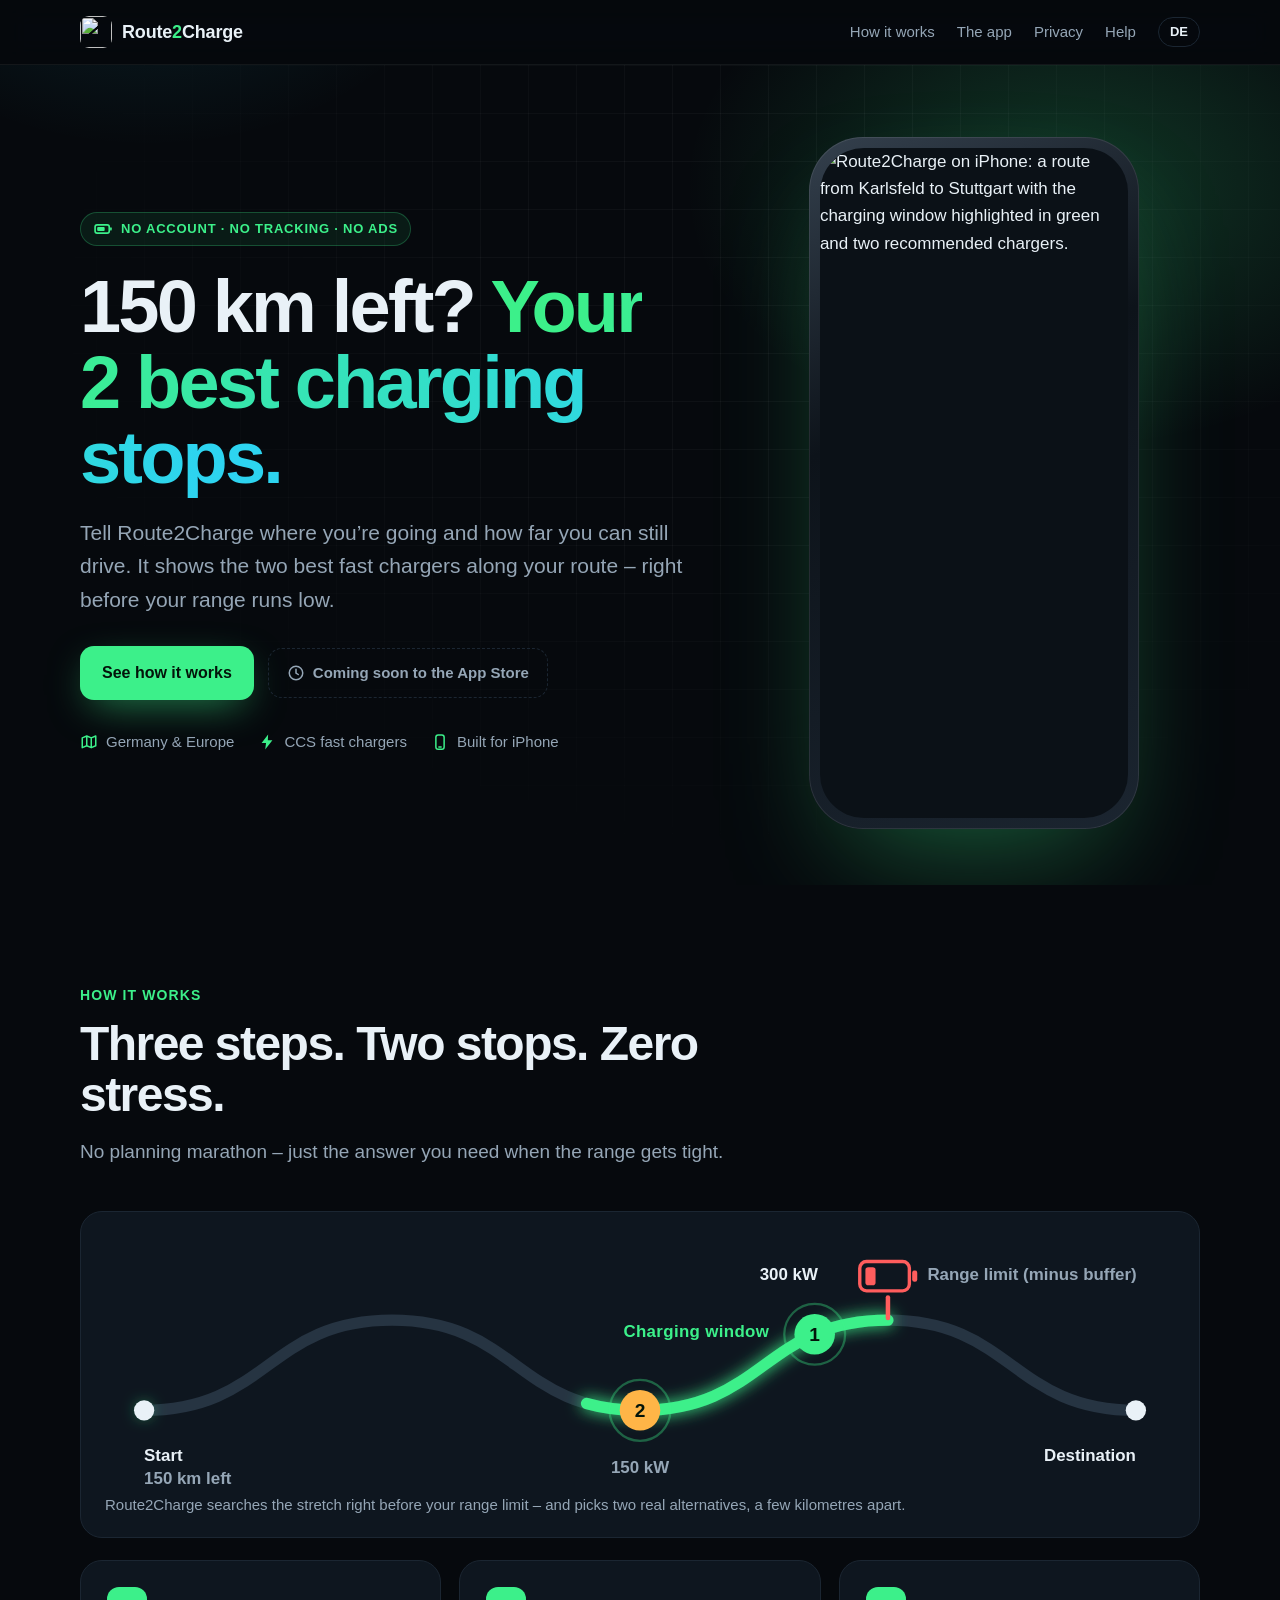
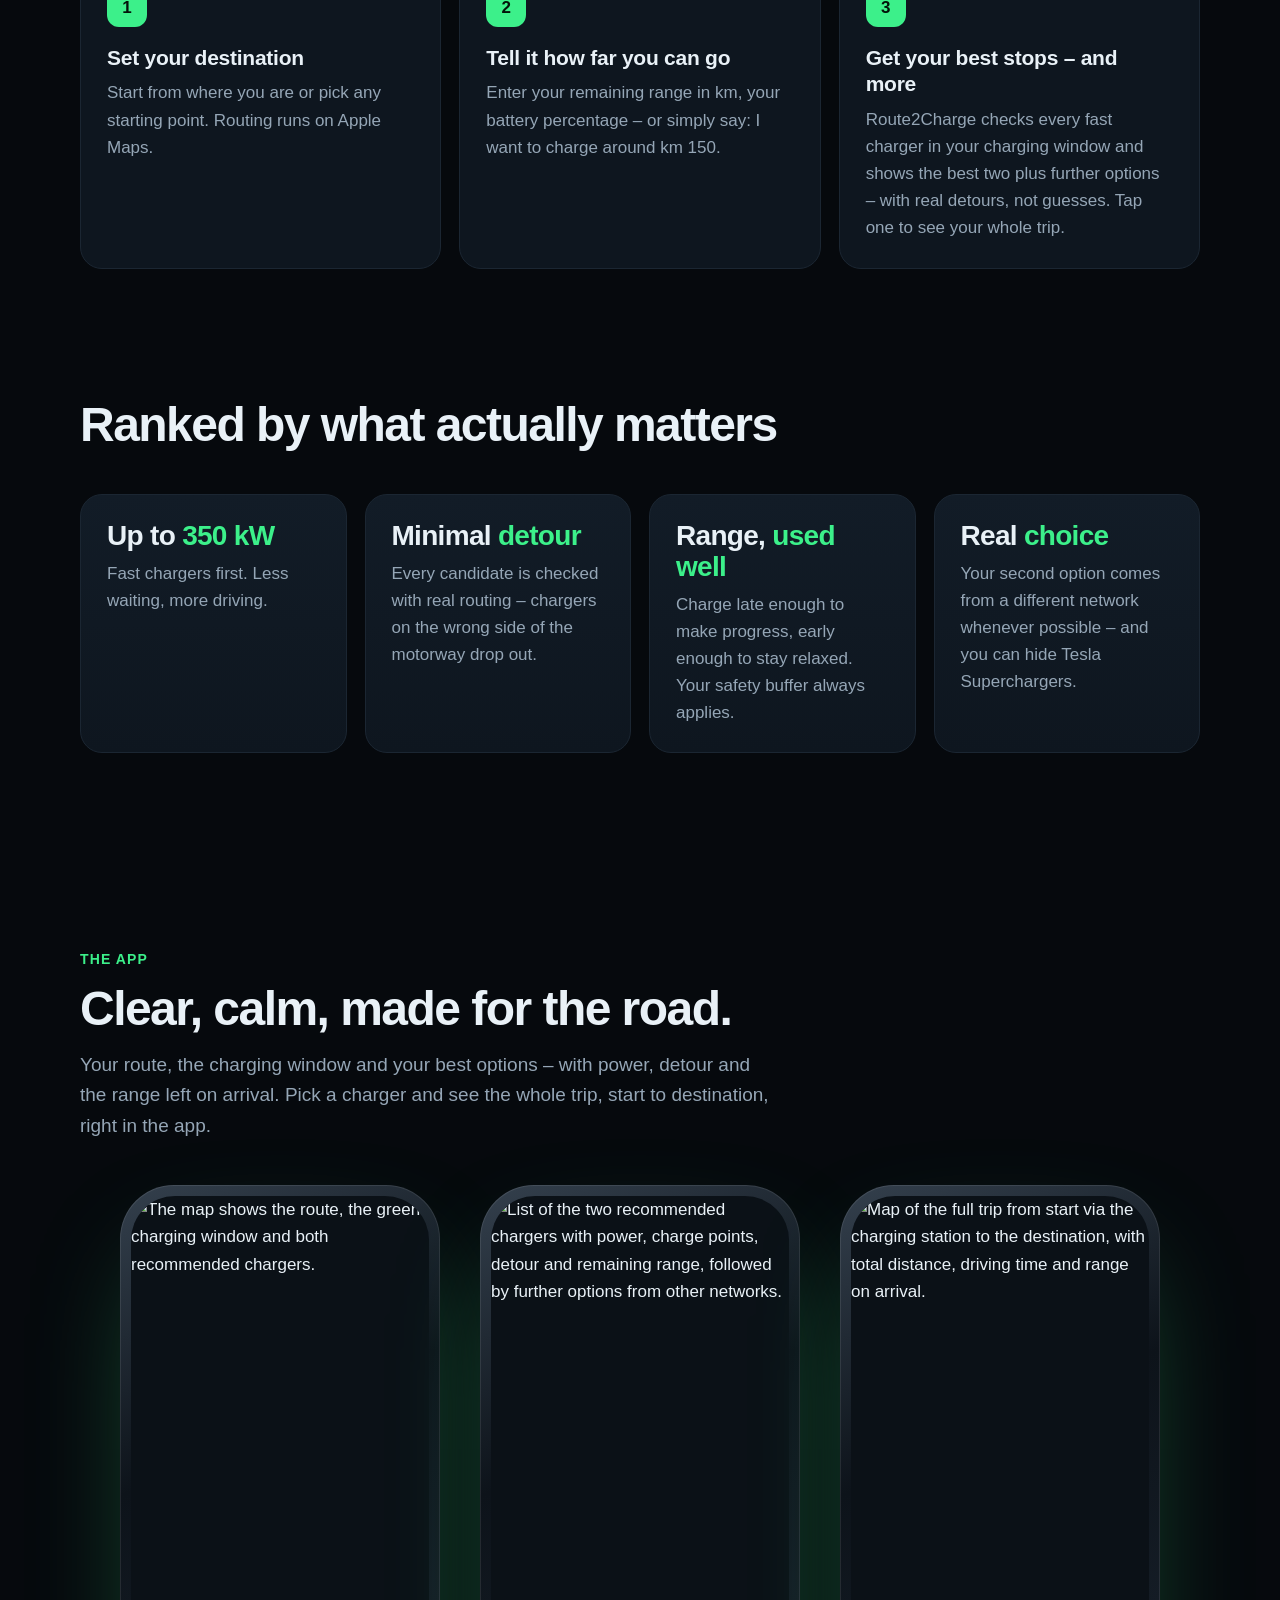
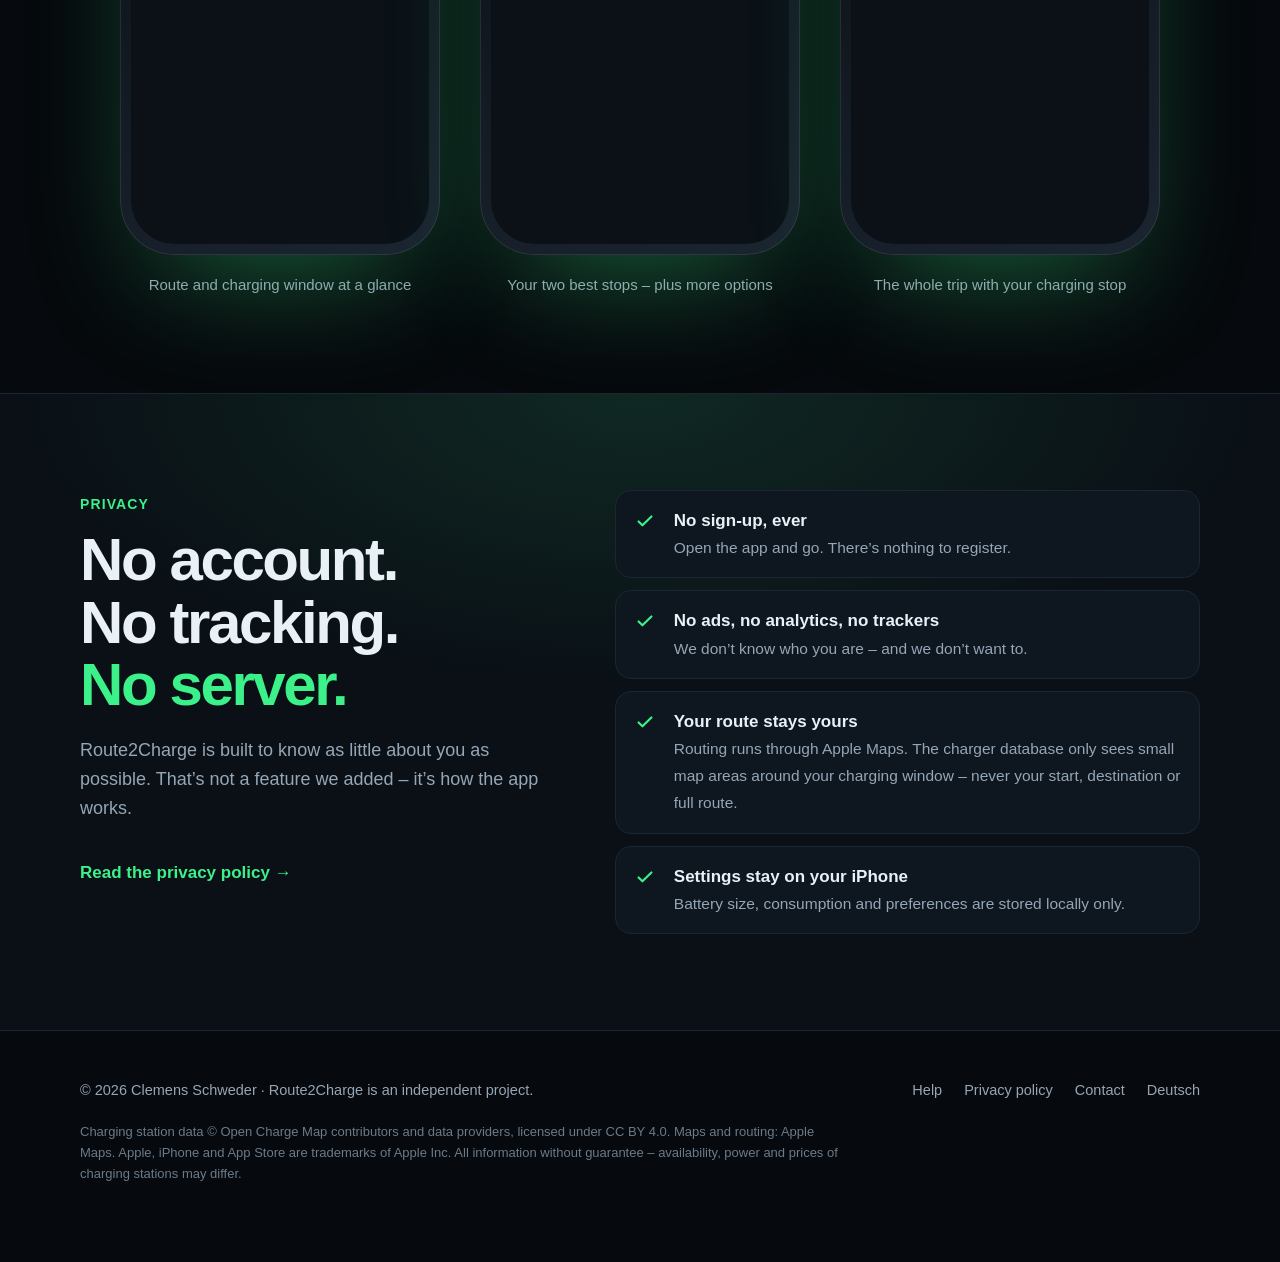
==== index.html @ 34d89327 "Website: Hilfe- und Feedback-Seite (EN/DE) mit FAQ, Kontakt per E-Mail Co-Authored-By: Claude Opus 5" ====
<!doctype html>
<html lang="en">
<head>
<meta charset="utf-8">
<meta name="viewport" content="width=device-width, initial-scale=1, viewport-fit=cover">
<meta http-equiv="Content-Security-Policy" content="default-src 'self'; img-src 'self' data:; style-src 'self'; script-src 'none'; object-src 'none'; base-uri 'none'; form-action 'none'">
<meta name="referrer" content="no-referrer">
<title>Route2Charge – your 2 best charging stops</title>
<meta name="description" content="150 km left? Route2Charge shows the two best fast chargers along your route – right before your range runs low. No account, no tracking, no ads.">
<meta name="theme-color" content="#06090d">
<meta name="color-scheme" content="dark">
<link rel="canonical" href="https://route2charge.github.io/">
<link rel="alternate" hreflang="en" href="https://route2charge.github.io/">
<link rel="alternate" hreflang="de" href="https://route2charge.github.io/de/">
<link rel="alternate" hreflang="x-default" href="https://route2charge.github.io/">
<link rel="icon" href="assets/icon.svg" type="image/svg+xml">
<link rel="apple-touch-icon" href="assets/apple-touch-icon.png">
<link rel="stylesheet" href="assets/style.css">
<meta property="og:type" content="website">
<meta property="og:title" content="Route2Charge – your 2 best charging stops">
<meta property="og:description" content="150 km left? Route2Charge shows the two best fast chargers along your route – right before your range runs low. No account, no tracking, no ads.">
<meta property="og:url" content="https://route2charge.github.io/">
<meta property="og:image" content="https://route2charge.github.io/assets/og-en.png">
<meta name="twitter:card" content="summary_large_image">
</head>
<body>
<a class="skip" href="#main">Skip to content</a>
<header class="site-header">
  <div class="wrap">
    <a class="brand" href="index.html" aria-label="Route2Charge – Start">
      <img src="assets/icon.svg" alt="" width="32" height="32">
      <span>Route<b>2</b>Charge</span>
    </a>
    <nav class="nav" aria-label="Main">
      <a class="hide-sm" href="#how">How it works</a>
      <a class="hide-sm" href="#app">The app</a>
      <a class="hide-sm" href="#privacy">Privacy</a>
      <a href="help.html">Help</a>
      <a class="lang" href="de/index.html" hreflang="de" lang="de" title="Deutsch">DE</a>
    </nav>
  </div>
</header>
<main id="main">
<section class="hero">
  <div class="wrap hero-grid">
    <div>
      <span class="eyebrow"><svg viewBox="0 0 24 24" aria-hidden="true"><rect x="2.5" y="7" width="17" height="10" rx="2.5" fill="none" stroke="currentColor" stroke-width="2"/><rect x="20.5" y="10" width="2" height="4" rx="1" fill="currentColor"/><rect x="5" y="9.5" width="9" height="5" rx="1.2" fill="currentColor"/></svg>No account · No tracking · No ads</span>
      <h1>150&nbsp;km left? <span class="glow">Your 2 best charging stops.</span></h1>
      <p class="lead">Tell Route2Charge where you’re going and how far you can still drive. It shows the two best fast chargers along your route – right before your range runs low.</p>
      <div class="cta-row">
        <a class="btn btn-primary" href="#how">See how it works</a>
        <span class="pill"><svg viewBox="0 0 24 24" aria-hidden="true"><circle cx="12" cy="12" r="9" fill="none" stroke="currentColor" stroke-width="2"/><path fill="none" stroke="currentColor" stroke-width="2" stroke-linecap="round" d="M12 7v5l3 2"/></svg>Coming soon to the App Store</span>
      </div>
      <ul class="facts">
<li><svg viewBox="0 0 24 24" aria-hidden="true"><path fill="none" stroke="currentColor" stroke-width="2" stroke-linejoin="round" d="M9 4 3 6.5v13L9 17l6 2.5 6-2.5v-13L15 6.5 9 4zm0 0v13m6-10.5v13"/></svg>Germany &amp; Europe</li>
<li><svg viewBox="0 0 24 24" aria-hidden="true"><path fill="currentColor" d="M13.5 2 4.8 13.2h5.9L9.6 22l9.6-12.4h-6.1z"/></svg>CCS fast chargers</li>
<li><svg viewBox="0 0 24 24" aria-hidden="true"><rect x="6.5" y="2.5" width="11" height="19" rx="3" fill="none" stroke="currentColor" stroke-width="2"/><path stroke="currentColor" stroke-width="2" stroke-linecap="round" d="M10.5 18.5h3"/></svg>Built for iPhone</li>
      </ul>
    </div>
    <div class="phone"><img src="assets/screens/route.jpg" alt="Route2Charge on iPhone: a route from Karlsfeld to Stuttgart with the charging window highlighted in green and two recommended chargers." width="1206" height="2622"></div>
  </div>
</section>

<section id="how">
  <div class="wrap">
    <div class="section-head">
      <span class="kicker">How it works</span>
      <h2>Three steps. Two stops. Zero stress.</h2>
      <p>No planning marathon – just the answer you need when the range gets tight.</p>
    </div>
    <div class="route-card">
      <svg class="route-svg" viewBox="0 0 960 230" role="img" aria-labelledby="rt rd">
  <title id="rt">How Route2Charge picks your stops</title>
  <desc id="rd">A route from start to destination. Shortly before the range limit, a green charging window is highlighted, containing recommendation 1 and recommendation 2.</desc>
  <defs>
    <filter id="glow" x="-10%" y="-60%" width="120%" height="220%">
      <feGaussianBlur stdDeviation="7" result="b"/>
      <feMerge><feMergeNode in="b"/><feMergeNode in="SourceGraphic"/></feMerge>
    </filter>
  </defs>
  <path class="r-base" d="M40 160 C150 160 150 80 260 80 C370 80 370 160 480 160 C590 160 590 80 700 80 C810 80 810 160 920 160" fill="none" stroke-width="10" stroke-linecap="round"/>
  <path class="r-window" d="M40 160 C150 160 150 80 260 80 C370 80 370 160 480 160 C590 160 590 80 700 80 C810 80 810 160 920 160" pathLength="100" stroke-dasharray="0 45 30 100" fill="none" stroke-width="10" stroke-linecap="round" filter="url(#glow)"/>
  <text class="r-text-accent r-sm-hide" x="530" y="95" text-anchor="middle">Charging window</text>

  <circle class="r-dot" cx="40" cy="160" r="9"/>
  <text class="r-text-strong" x="40" y="205" text-anchor="start">Start</text>
  <text class="r-text r-sm-hide" x="40" y="225" text-anchor="start">150 km left</text>

  <g transform="translate(480 160)">
    <circle class="r-ring" r="27"/>
    <circle class="r-m2" r="18"/>
    <text class="r-num" y="6" text-anchor="middle">2</text>
  </g>
  <text class="r-text" x="480" y="216" text-anchor="middle">150 kW</text>

  <g transform="translate(635 92.5)">
    <circle class="r-ring" r="27"/>
    <circle class="r-m1" r="18"/>
    <text class="r-num" y="6" text-anchor="middle">1</text>
  </g>
  <text class="r-text-strong" x="612" y="44" text-anchor="middle">300 kW</text>

  <g transform="translate(700 80)">
    <rect class="r-flag" x="-2" y="-22" width="4" height="22" rx="2"/>
    <g transform="translate(-25 -52)">
      <rect class="r-batt" x="0" y="0" width="44" height="26" rx="6"/>
      <rect class="r-flag" x="46.5" y="8" width="4.5" height="10" rx="2"/>
      <rect class="r-flag" x="5" y="5" width="9" height="16" rx="2.5"/>
    </g>
  </g>
  <text class="r-text r-sm-hide" x="735" y="44" text-anchor="start">Range limit (minus buffer)</text>

  <g transform="translate(920 160)">
    <circle class="r-dot" r="9"/>
  </g>
  <text class="r-text-strong" x="920" y="205" text-anchor="end">Destination</text>
</svg>
      <p class="route-caption">Route2Charge searches the stretch right before your range limit – and picks two real alternatives, a few kilometres apart.</p>
    </div>
    <div class="steps">
<article class="card"><div class="step-num">1</div><h3>Set your destination</h3><p>Start from where you are or pick any starting point. Routing runs on Apple Maps.</p></article>
<article class="card"><div class="step-num">2</div><h3>Tell it how far you can go</h3><p>Enter your remaining range in km, your battery percentage – or simply say: I want to charge around km 150.</p></article>
<article class="card"><div class="step-num">3</div><h3>Get your best stops – and more</h3><p>Route2Charge checks every fast charger in your charging window and shows the best two plus further options – with real detours, not guesses. Tap one to see your whole trip.</p></article>
    </div>
  </div>
</section>

<section class="criteria-section" aria-labelledby="crit">
  <div class="wrap">
    <div class="section-head"><h2 id="crit">Ranked by what actually matters</h2></div>
    <div class="criteria">
<article class="card"><div class="big">Up to <span>350&nbsp;kW</span></div><p>Fast chargers first. Less waiting, more driving.</p></article>
<article class="card"><div class="big">Minimal <span>detour</span></div><p>Every candidate is checked with real routing – chargers on the wrong side of the motorway drop out.</p></article>
<article class="card"><div class="big">Range, <span>used well</span></div><p>Charge late enough to make progress, early enough to stay relaxed. Your safety buffer always applies.</p></article>
<article class="card"><div class="big">Real <span>choice</span></div><p>Your second option comes from a different network whenever possible – and you can hide Tesla Superchargers.</p></article>
    </div>
  </div>
</section>

<section id="app">
  <div class="wrap">
    <div class="section-head">
      <span class="kicker">The app</span>
      <h2>Clear, calm, made for the road.</h2>
      <p>Your route, the charging window and your best options – with power, detour and the range left on arrival. Pick a charger and see the whole trip, start to destination, right in the app.</p>
    </div>
    <div class="screens">
<figure><div class="phone"><img src="assets/screens/route.jpg" alt="The map shows the route, the green charging window and both recommended chargers." width="1206" height="2622" loading="lazy"></div><figcaption>Route and charging window at a glance</figcaption></figure>
<figure><div class="phone"><img src="assets/screens/stops.jpg" alt="List of the two recommended chargers with power, charge points, detour and remaining range, followed by further options from other networks." width="1206" height="2622" loading="lazy"></div><figcaption>Your two best stops – plus more options</figcaption></figure>
<figure><div class="phone"><img src="assets/screens/trip.jpg" alt="Map of the full trip from start via the charging station to the destination, with total distance, driving time and range on arrival." width="1206" height="2622" loading="lazy"></div><figcaption>The whole trip with your charging stop</figcaption></figure>
    </div>
  </div>
</section>

<section id="privacy" class="privacy-band">
  <div class="wrap privacy-grid">
    <div>
      <span class="kicker">Privacy</span>
      <p class="claim"><span>No account.</span><span>No tracking.</span><span>No server.</span></p>
      <p>Route2Charge is built to know as little about you as possible. That’s not a feature we added – it’s how the app works.</p>
      <a class="more" href="privacy.html">Read the privacy policy →</a>
    </div>
    <ul class="checklist">
<li><svg viewBox="0 0 24 24" aria-hidden="true"><path fill="none" stroke="currentColor" stroke-width="2.4" stroke-linecap="round" stroke-linejoin="round" d="M5 12.5l4.2 4.2L19 7"/></svg><div><strong>No sign-up, ever</strong><span>Open the app and go. There’s nothing to register.</span></div></li>
<li><svg viewBox="0 0 24 24" aria-hidden="true"><path fill="none" stroke="currentColor" stroke-width="2.4" stroke-linecap="round" stroke-linejoin="round" d="M5 12.5l4.2 4.2L19 7"/></svg><div><strong>No ads, no analytics, no trackers</strong><span>We don’t know who you are – and we don’t want to.</span></div></li>
<li><svg viewBox="0 0 24 24" aria-hidden="true"><path fill="none" stroke="currentColor" stroke-width="2.4" stroke-linecap="round" stroke-linejoin="round" d="M5 12.5l4.2 4.2L19 7"/></svg><div><strong>Your route stays yours</strong><span>Routing runs through Apple Maps. The charger database only sees small map areas around your charging window – never your start, destination or full route.</span></div></li>
<li><svg viewBox="0 0 24 24" aria-hidden="true"><path fill="none" stroke="currentColor" stroke-width="2.4" stroke-linecap="round" stroke-linejoin="round" d="M5 12.5l4.2 4.2L19 7"/></svg><div><strong>Settings stay on your iPhone</strong><span>Battery size, consumption and preferences are stored locally only.</span></div></li>
    </ul>
  </div>
</section>
</main>
<footer class="site-footer">
  <div class="wrap">
    <div class="footer-top">
      <span>© 2026 Clemens Schweder · Route2Charge is an independent project.</span>
      <nav class="footer-links" aria-label="Footer">
        <a href="help.html">Help</a>
        <a href="privacy.html">Privacy policy</a>
        <a href="mailto:route2charge@proton.me">Contact</a>
        <a href="de/index.html" hreflang="de">Deutsch</a>
      </nav>
    </div>
    <p class="credits">Charging station data © Open Charge Map contributors and data providers, licensed under CC BY 4.0. Maps and routing: Apple Maps. Apple, iPhone and App Store are trademarks of Apple Inc. All information without guarantee – availability, power and prices of charging stations may differ.</p>
  </div>
</footer>
</body>
</html>
---- assets/style.css ----
/* Route2Charge – Website
   Bewusst schlicht: nur HTML + CSS, kein JavaScript, keine Cookies,
   keine externen Schriften oder Dienste. */

:root {
  --bg: #06090d;
  --bg-2: #0a1016;
  --card: #0e161f;
  --card-2: #121c27;
  --line: #1b2632;
  --text: #e9f1f7;
  --muted: #95a6b6;
  --faint: #6b7b8a;
  --accent: #3cf08a;
  --accent-2: #2dd4f0;
  --accent-ink: #03140a;
  --second: #ffb547;
  --danger: #ff5d5d;
  --radius: 22px;
  --max: 1120px;
  --font: -apple-system, BlinkMacSystemFont, "SF Pro Display", "SF Pro Text", "Segoe UI", Roboto, "Helvetica Neue", Arial, sans-serif;
}

* { box-sizing: border-box; }
html { -webkit-text-size-adjust: 100%; scroll-behavior: smooth; }
@media (prefers-reduced-motion: reduce) { html { scroll-behavior: auto; } }

body {
  margin: 0;
  background: var(--bg);
  color: var(--text);
  font-family: var(--font);
  font-size: 17px;
  line-height: 1.6;
  -webkit-font-smoothing: antialiased;
  text-rendering: optimizeLegibility;
}

img { max-width: 100%; height: auto; display: block; }
a { color: var(--accent); text-decoration: none; }
a:hover { text-decoration: underline; text-underline-offset: 3px; }
a:focus-visible { outline: 2px solid var(--accent); outline-offset: 3px; border-radius: 6px; }

.wrap { width: min(100% - 32px, var(--max)); margin-inline: auto; }
.skip { position: absolute; left: -999px; top: 8px; }
.skip:focus { left: 16px; z-index: 20; background: var(--accent); color: var(--accent-ink); padding: 8px 14px; border-radius: 10px; }

/* ---------- Header ---------- */
.site-header {
  position: sticky; top: 0; z-index: 10;
  background: rgba(6, 9, 13, .74);
  -webkit-backdrop-filter: saturate(160%) blur(14px);
  backdrop-filter: saturate(160%) blur(14px);
  border-bottom: 1px solid rgba(255, 255, 255, .06);
}
.site-header .wrap { display: flex; align-items: center; justify-content: space-between; height: 64px; gap: 16px; }
.brand { display: flex; align-items: center; gap: 10px; color: var(--text); font-weight: 750; font-size: 18px; letter-spacing: -.01em; }
.brand:hover { text-decoration: none; }
.brand img { width: 32px; height: 32px; border-radius: 9px; }
.brand b { color: var(--accent); font-weight: 850; }
.nav { display: flex; align-items: center; gap: 22px; font-size: 15px; }
.nav a { color: var(--muted); }
.nav a:hover { color: var(--text); text-decoration: none; }
.nav .lang { border: 1px solid var(--line); padding: 4px 11px; border-radius: 999px; color: var(--text); font-weight: 650; font-size: 13px; }
.nav .lang:hover { border-color: var(--accent); }
@media (max-width: 720px) { .nav .hide-sm { display: none; } }

/* ---------- Hero ---------- */
.hero { position: relative; overflow: hidden; padding: 72px 0 56px; isolation: isolate; }
.hero::before {
  content: ""; position: absolute; inset: -30% -10% -10% -10%; z-index: -2;
  background:
    radial-gradient(620px 420px at 78% 32%, rgba(60, 240, 138, .20), transparent 62%),
    radial-gradient(520px 380px at 18% 8%, rgba(45, 212, 240, .13), transparent 62%);
}
.hero::after {
  content: ""; position: absolute; inset: 0; z-index: -1;
  background-image:
    linear-gradient(rgba(255, 255, 255, .035) 1px, transparent 1px),
    linear-gradient(90deg, rgba(255, 255, 255, .035) 1px, transparent 1px);
  background-size: 48px 48px;
  -webkit-mask-image: radial-gradient(ellipse at 60% 30%, #000 25%, transparent 72%);
  mask-image: radial-gradient(ellipse at 60% 30%, #000 25%, transparent 72%);
}
.hero-grid { display: grid; grid-template-columns: 1.15fr .85fr; gap: 56px; align-items: center; }
@media (max-width: 900px) { .hero-grid { grid-template-columns: 1fr; gap: 48px; } }

.eyebrow {
  display: inline-flex; align-items: center; gap: 8px;
  font-size: 13px; font-weight: 650; letter-spacing: .06em; text-transform: uppercase;
  color: var(--accent); background: rgba(60, 240, 138, .08);
  border: 1px solid rgba(60, 240, 138, .25); padding: 6px 12px; border-radius: 999px;
}
.eyebrow svg { width: 20px; height: 20px; flex: none; }
h1 { font-size: clamp(42px, 6.4vw, 74px); line-height: 1.02; letter-spacing: -.038em; margin: 22px 0 20px; font-weight: 850; }
.glow {
  background: linear-gradient(92deg, var(--accent) 10%, var(--accent-2) 90%);
  -webkit-background-clip: text; background-clip: text; color: transparent;
}
.lead { font-size: clamp(18px, 2vw, 21px); color: var(--muted); max-width: 33em; margin: 0 0 30px; }
.cta-row { display: flex; flex-wrap: wrap; gap: 14px; align-items: center; }
.btn { display: inline-flex; align-items: center; gap: 10px; padding: 14px 22px; border-radius: 14px; font-weight: 700; font-size: 16px; }
.btn:hover { text-decoration: none; }
.btn-primary { background: var(--accent); color: var(--accent-ink); box-shadow: 0 12px 40px -12px rgba(60, 240, 138, .65); }
.btn-primary:hover { filter: brightness(1.06); }
.pill { display: inline-flex; align-items: center; gap: 8px; padding: 12px 18px; border-radius: 14px; border: 1px dashed var(--line); color: var(--muted); font-size: 15px; font-weight: 600; }
.pill svg { width: 18px; height: 18px; }
.facts { display: flex; flex-wrap: wrap; gap: 10px 24px; margin: 30px 0 0; padding: 0; list-style: none; color: var(--muted); font-size: 15px; }
.facts li { display: flex; align-items: center; gap: 8px; }
.facts svg { width: 18px; height: 18px; color: var(--accent); flex: none; }

/* ---------- Phone frame ---------- */
.phone {
  position: relative; width: min(100%, 330px); margin-inline: auto;
  border-radius: 54px; padding: 11px;
  background: linear-gradient(155deg, #34404d, #0d131a 38%, #1b2530 100%);
  box-shadow: 0 50px 120px -36px rgba(60, 240, 138, .38), 0 0 0 1px rgba(255, 255, 255, .09) inset;
}
.phone img { border-radius: 44px; width: 100%; background: #0b1117; }

/* ---------- Sections ---------- */
section { padding: 96px 0; }
.section-head { max-width: 700px; margin-bottom: 44px; }
.kicker { color: var(--accent); font-weight: 700; font-size: 14px; letter-spacing: .08em; text-transform: uppercase; }
h2 { font-size: clamp(32px, 4.2vw, 48px); line-height: 1.07; letter-spacing: -.032em; margin: 10px 0 16px; font-weight: 820; }
.section-head p { color: var(--muted); font-size: 19px; margin: 0; }

/* Route illustration */
.route-card { background: var(--card); border: 1px solid var(--line); border-radius: var(--radius); padding: 18px 18px 10px; margin-bottom: 22px; overflow: hidden; }
.route-svg { width: 100%; height: auto; display: block; }
.route-caption { color: var(--muted); font-size: 15px; margin: 4px 6px 10px; }
.r-base { stroke: #263442; }
.r-window { stroke: var(--accent); }
.r-text { fill: var(--muted); font: 600 15px var(--font); }
.r-text-strong { fill: var(--text); font: 700 15px var(--font); }
.r-text-accent { fill: var(--accent); font: 700 15px var(--font); letter-spacing: .02em; }
.r-num { fill: var(--accent-ink); font: 800 17px var(--font); }
.r-m1 { fill: var(--accent); }
.r-m2 { fill: var(--second); }
.r-flag { fill: var(--danger); }
.r-batt { fill: var(--card); stroke: var(--danger); stroke-width: 3; }
.r-dot { fill: var(--text); }
.r-ring { fill: none; stroke: rgba(60, 240, 138, .35); stroke-width: 2; }
@media (max-width: 640px) {
  .r-text, .r-text-strong { font-size: 30px; }
  .r-sm-hide { display: none; }
  .route-card { padding: 14px 12px 6px; }
}

/* Steps */
.steps { display: grid; grid-template-columns: repeat(3, 1fr); gap: 18px; }
@media (max-width: 860px) { .steps { grid-template-columns: 1fr; } }
.card { background: var(--card); border: 1px solid var(--line); border-radius: var(--radius); padding: 26px; }
.step-num { width: 40px; height: 40px; border-radius: 12px; display: grid; place-items: center; font-weight: 850; color: var(--accent-ink); background: var(--accent); margin-bottom: 18px; }
.card h3 { margin: 0 0 8px; font-size: 21px; letter-spacing: -.012em; line-height: 1.25; }
.card p { margin: 0; color: var(--muted); }

/* Criteria */
.criteria-section { padding-top: 24px; }
.criteria { display: grid; grid-template-columns: repeat(4, 1fr); gap: 18px; margin-top: 18px; }
@media (max-width: 1060px) { .criteria { grid-template-columns: repeat(2, 1fr); } }
@media (max-width: 640px) { .criteria { grid-template-columns: 1fr; } }
.criteria .card { background: linear-gradient(180deg, var(--card-2), var(--card)); }
.big { font-size: 28px; font-weight: 850; letter-spacing: -.025em; line-height: 1.1; margin-bottom: 8px; }
.big span { color: var(--accent); }

/* Screens */
.screens { display: grid; grid-template-columns: repeat(3, minmax(0, 320px)); gap: 40px; justify-content: center; }
@media (max-width: 1060px) { .screens { grid-template-columns: repeat(2, minmax(0, 310px)); } }
@media (max-width: 700px) { .screens { grid-template-columns: minmax(0, 300px); gap: 48px; } }
figure { margin: 0; }
figcaption { text-align: center; color: var(--muted); margin-top: 18px; font-size: 15px; }

/* Privacy band */
.privacy-band {
  background: radial-gradient(900px 420px at 50% 0%, rgba(60, 240, 138, .11), transparent 70%), var(--bg-2);
  border-top: 1px solid var(--line); border-bottom: 1px solid var(--line);
}
.privacy-grid { display: grid; grid-template-columns: .9fr 1.1fr; gap: 56px; align-items: start; }
@media (max-width: 860px) { .privacy-grid { grid-template-columns: 1fr; gap: 32px; } }
.privacy-grid .claim { color: var(--text); font-size: clamp(38px, 5vw, 60px); font-weight: 850; letter-spacing: -.04em; line-height: 1.04; margin: 12px 0 20px; }
.privacy-grid .claim span { display: block; }
.privacy-grid .claim span:last-child { color: var(--accent); }
.privacy-grid p { color: var(--muted); font-size: 18px; }
.checklist { list-style: none; padding: 0; margin: 0; display: grid; gap: 12px; }
.checklist li { display: grid; grid-template-columns: 26px 1fr; gap: 14px; background: var(--card); border: 1px solid var(--line); border-radius: 16px; padding: 16px 18px; }
.checklist svg { width: 22px; height: 22px; color: var(--accent); margin-top: 3px; }
.checklist strong { display: block; font-size: 17px; }
.checklist span { color: var(--muted); font-size: 15.5px; }
.more { display: inline-block; margin-top: 18px; font-weight: 650; }

/* Footer */
.site-footer { padding: 48px 0 64px; color: var(--muted); font-size: 14.5px; }
.footer-top { display: flex; flex-wrap: wrap; gap: 14px 32px; justify-content: space-between; align-items: center; }
.footer-links { display: flex; flex-wrap: wrap; gap: 8px 22px; }
.footer-links a { color: var(--muted); }
.footer-links a:hover { color: var(--text); }
.credits { margin-top: 20px; font-size: 13px; color: var(--faint); max-width: 760px; }

/* Legal pages */
.legal { padding: 64px 0 88px; }
.legal .wrap { max-width: 760px; }
.legal h1 { font-size: clamp(36px, 5vw, 52px); margin-top: 8px; }
.legal h2 { font-size: 24px; margin: 44px 0 10px; letter-spacing: -.015em; }
.legal h3 { font-size: 18px; margin: 26px 0 6px; }
.legal p, .legal li { color: #c7d3dd; }
.legal ul { padding-left: 22px; }
.legal .meta { color: var(--muted); }
.summary { background: var(--card); border: 1px solid var(--line); border-left: 3px solid var(--accent); border-radius: 0 16px 16px 0; padding: 16px 20px; }
.summary p { margin: 0; }

/* 404 */
.notfound { padding: 120px 0; text-align: center; }
.notfound h1 { font-size: clamp(40px, 6vw, 64px); }

/* Hilfe-Seite */
.contact-card { background: var(--card); border: 1px solid var(--line); border-radius: var(--radius); padding: 24px 26px; margin: 28px 0 8px; }
.contact-card h2 { margin-top: 0; }
.contact-card .mail { font-size: 20px; font-weight: 700; }
.contact-card .btn { margin-top: 6px; }
.faq { background: var(--card); border: 1px solid var(--line); border-radius: 16px; padding: 0 20px; margin: 12px 0; }
.faq summary { cursor: pointer; padding: 16px 0; font-weight: 650; list-style: none; display: flex; justify-content: space-between; gap: 16px; }
.faq summary::-webkit-details-marker { display: none; }
.faq summary::after { content: "+"; color: var(--accent); font-weight: 800; font-size: 20px; line-height: 1; }
.faq[open] summary::after { content: "–"; }
.faq p { margin: 0 0 16px; color: #c7d3dd; }
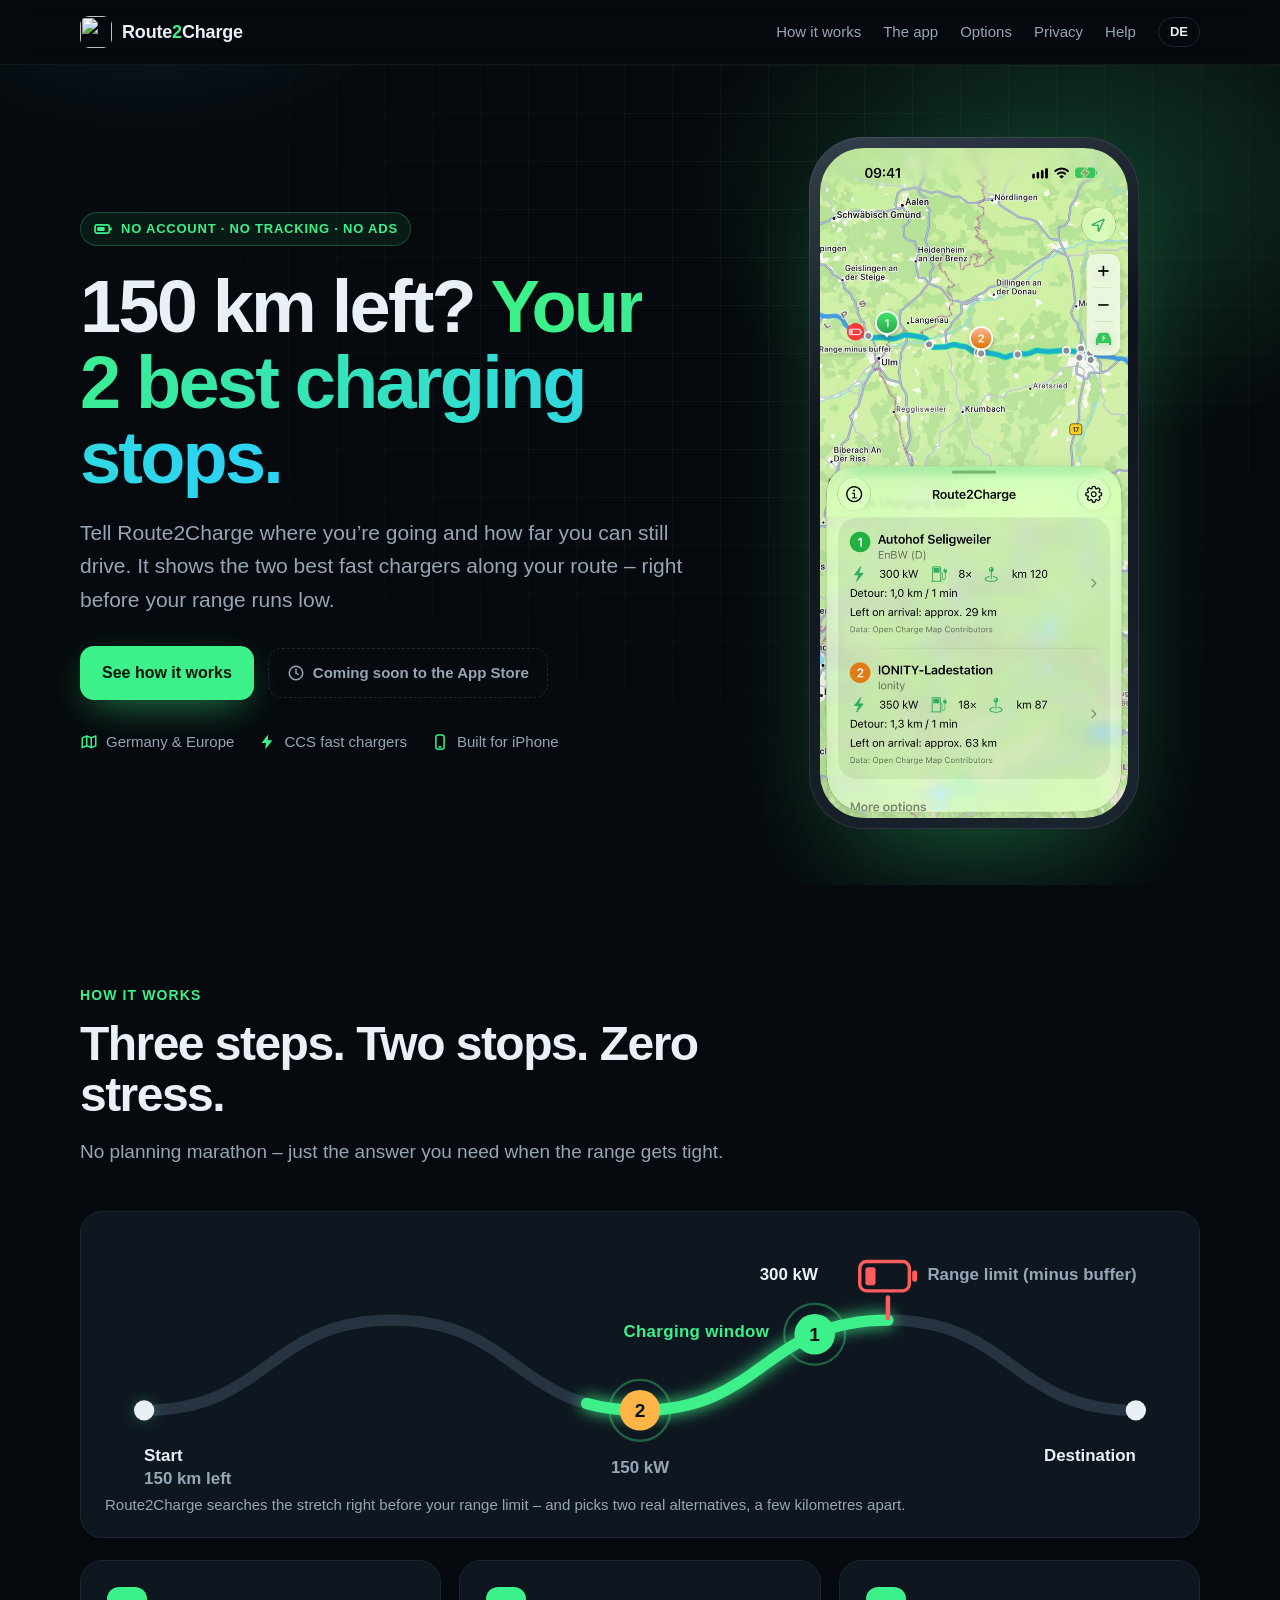
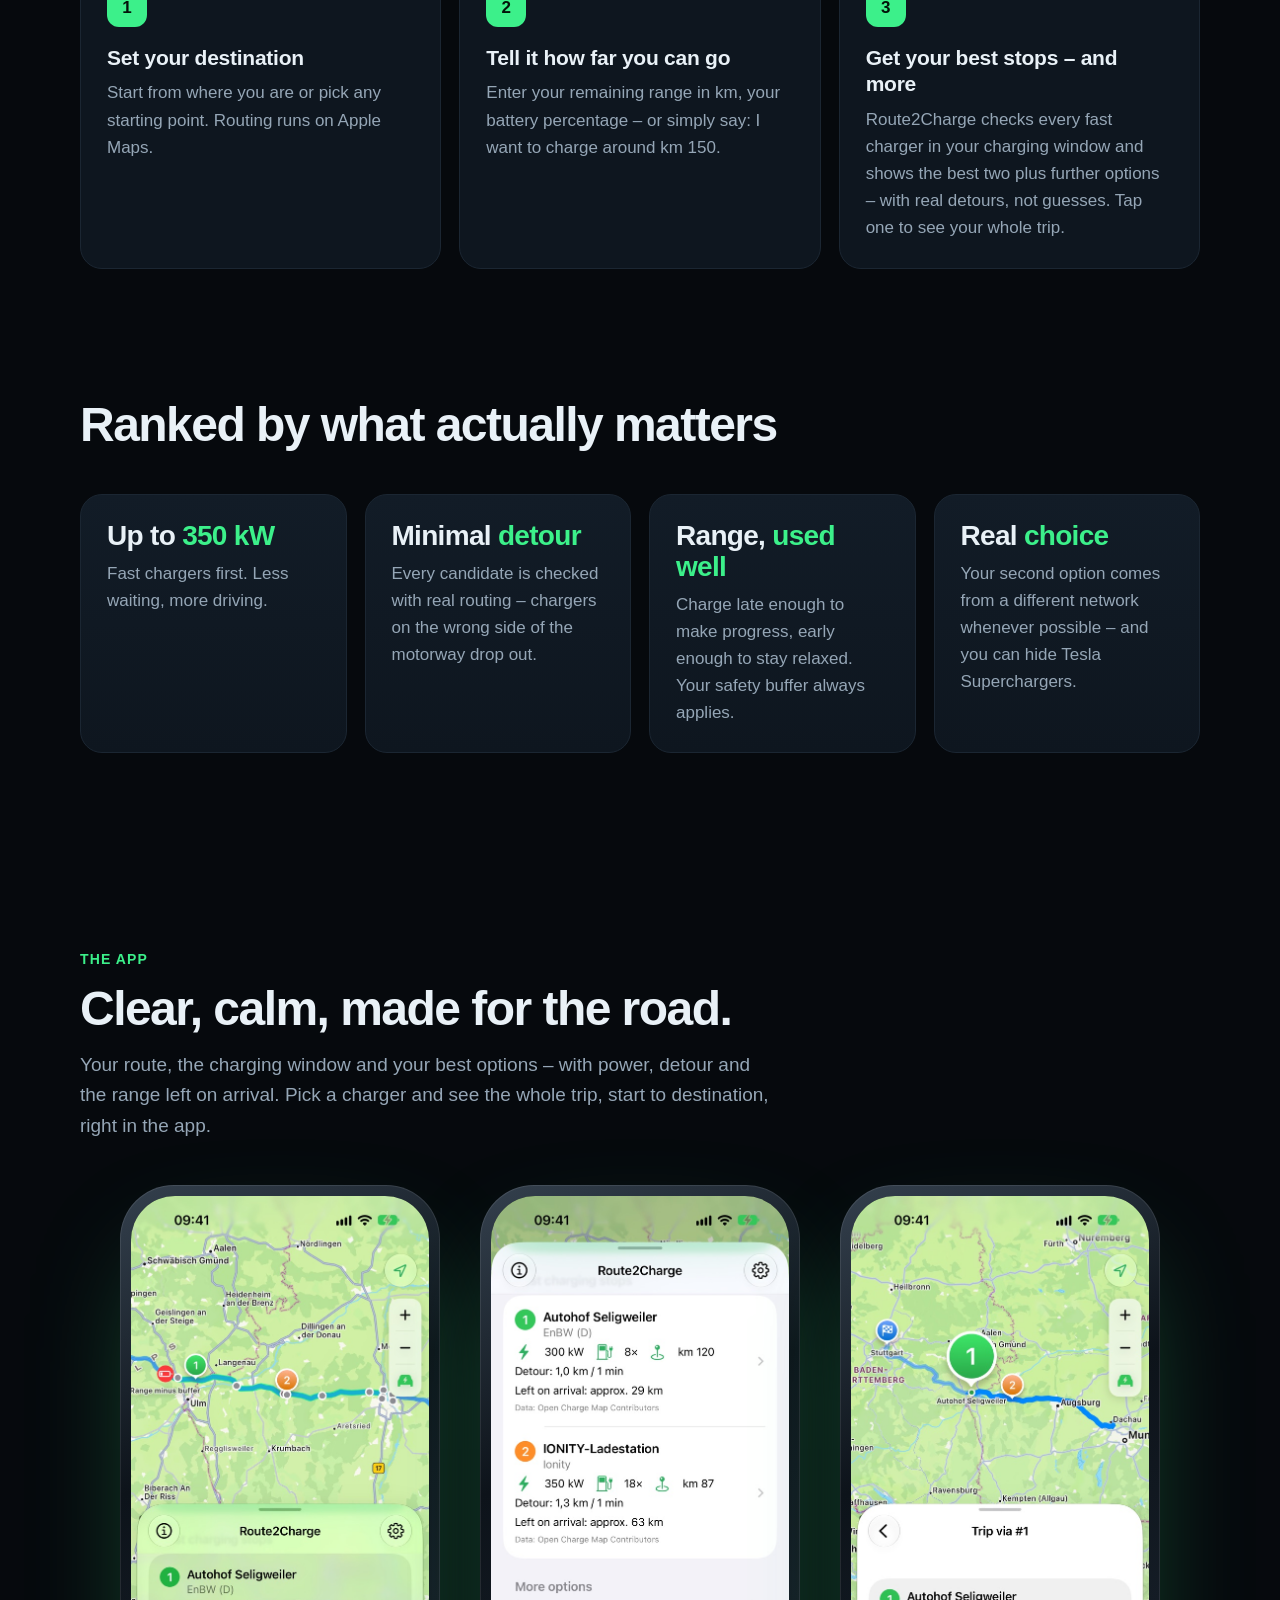
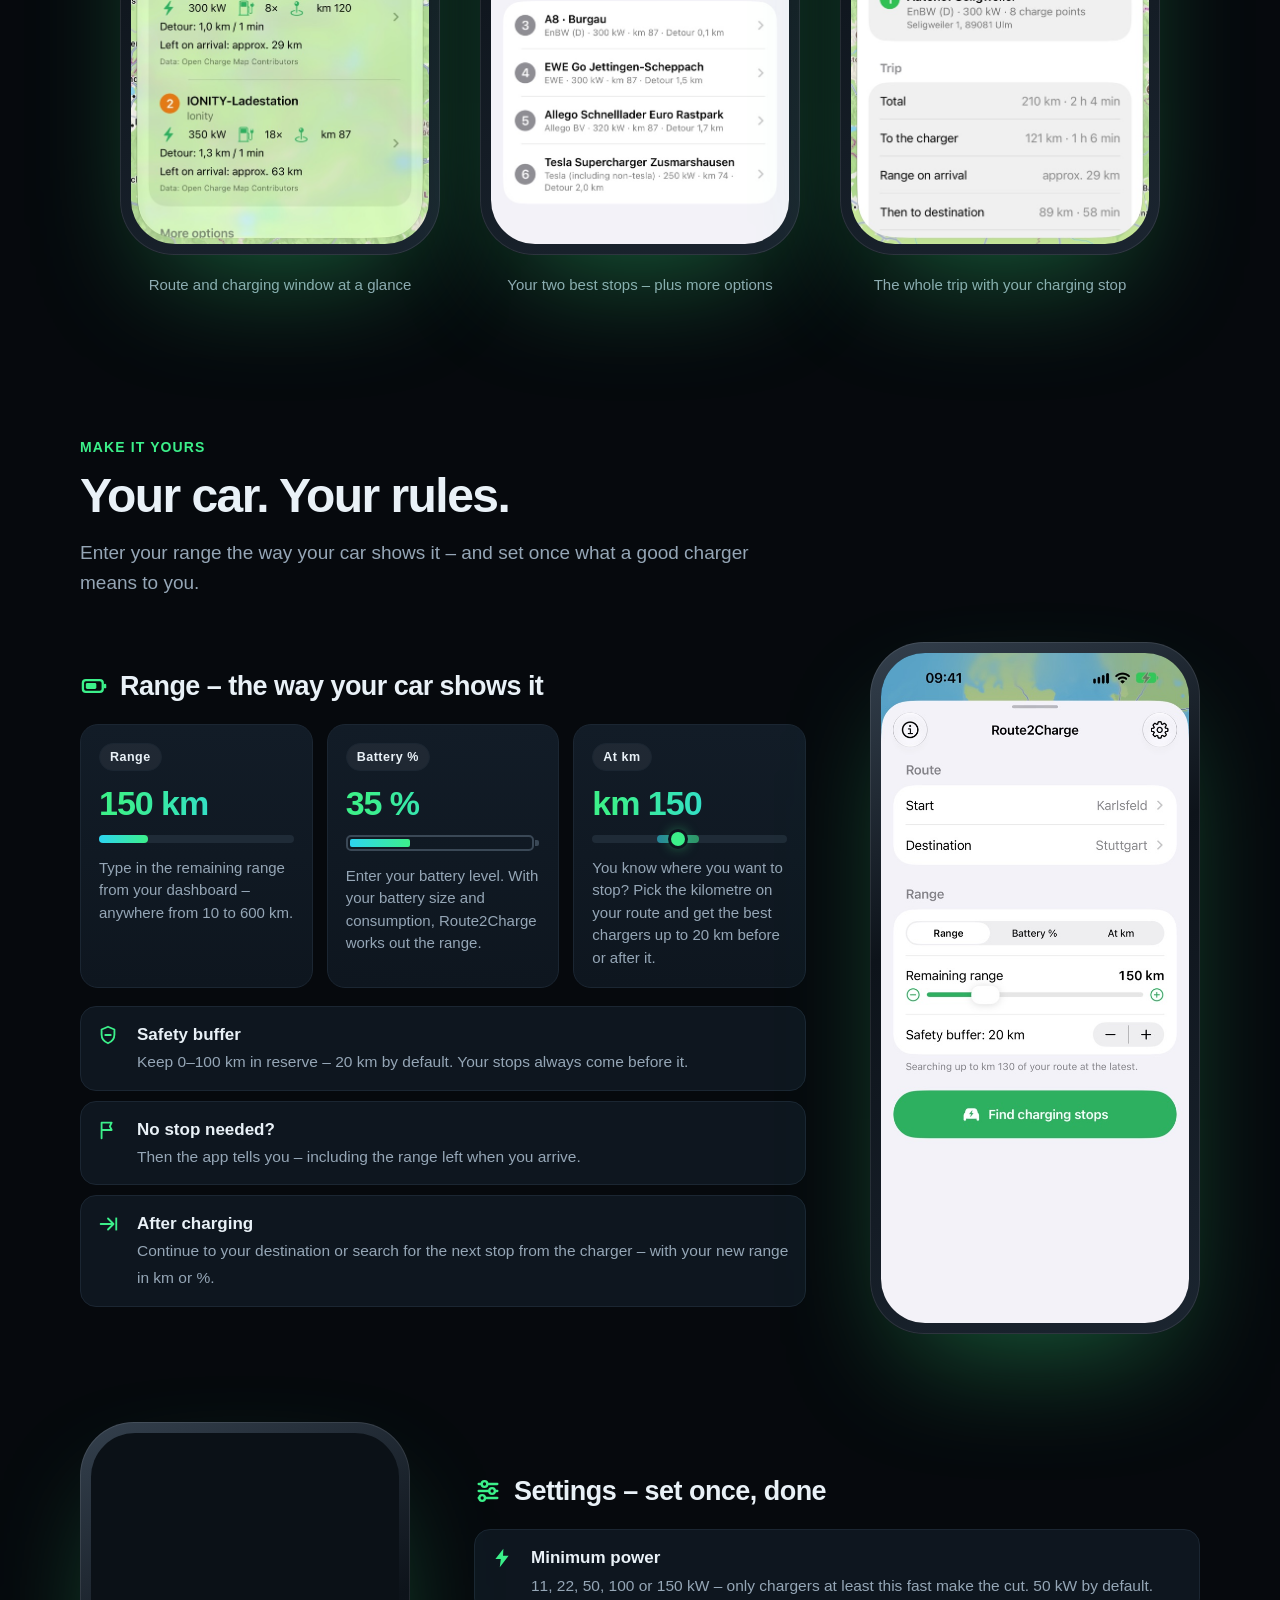
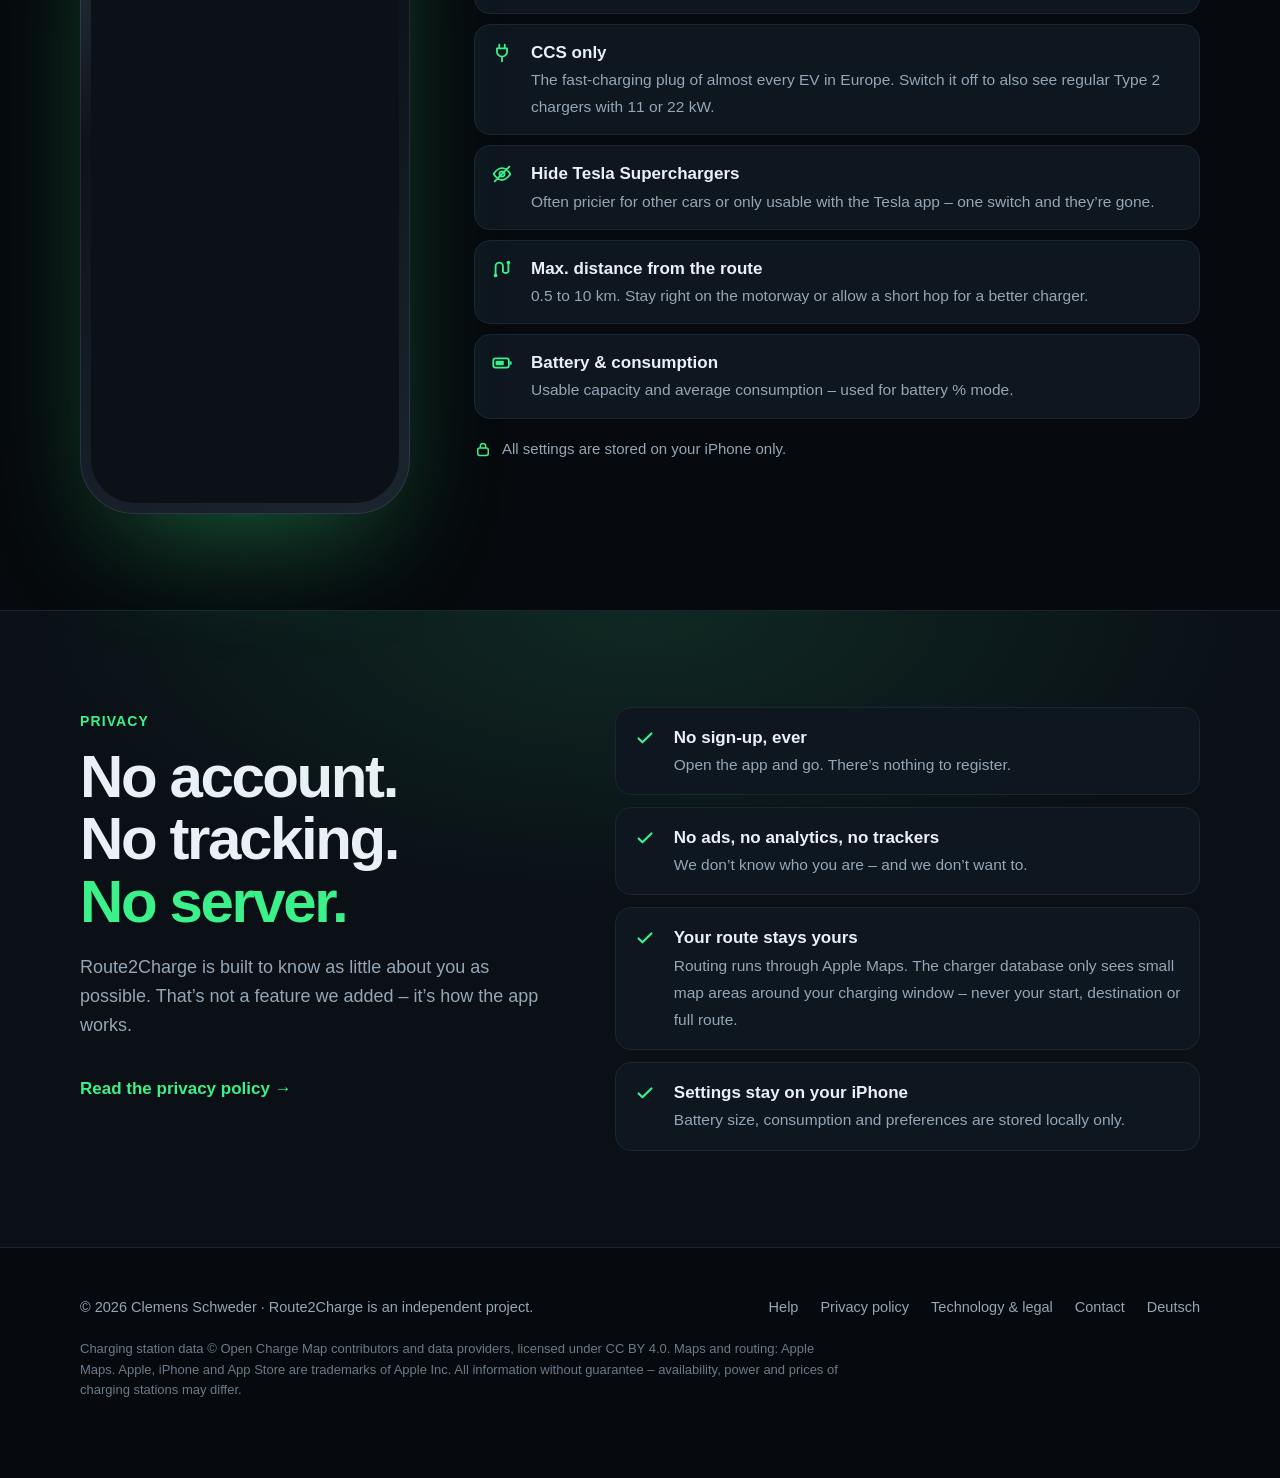
==== commit f84b0b44: "Website: Optionen, Technik & Recht, englische Screenshots - Neuer Abschnitt "Dein Auto. Deine Regeln" ====
--- a/index.html
+++ b/index.html
@@ -34,6 +34,7 @@
     <nav class="nav" aria-label="Main">
       <a class="hide-sm" href="#how">How it works</a>
       <a class="hide-sm" href="#app">The app</a>
+      <a class="hide-md" href="#options">Options</a>
       <a class="hide-sm" href="#privacy">Privacy</a>
       <a href="help.html">Help</a>
       <a class="lang" href="de/index.html" hreflang="de" lang="de" title="Deutsch">DE</a>
@@ -57,7 +58,7 @@
 <li><svg viewBox="0 0 24 24" aria-hidden="true"><rect x="6.5" y="2.5" width="11" height="19" rx="3" fill="none" stroke="currentColor" stroke-width="2"/><path stroke="currentColor" stroke-width="2" stroke-linecap="round" d="M10.5 18.5h3"/></svg>Built for iPhone</li>
       </ul>
     </div>
-    <div class="phone"><img src="assets/screens/route.jpg" alt="Route2Charge on iPhone: a route from Karlsfeld to Stuttgart with the charging window highlighted in green and two recommended chargers." width="1206" height="2622"></div>
+    <div class="phone"><img src="assets/screens/route-en.jpg" alt="Route2Charge on iPhone: a route from Karlsfeld to Stuttgart with the charging window highlighted in green and two recommended chargers." width="1206" height="2622"></div>
   </div>
 </section>
 
@@ -145,9 +146,49 @@
       <p>Your route, the charging window and your best options – with power, detour and the range left on arrival. Pick a charger and see the whole trip, start to destination, right in the app.</p>
     </div>
     <div class="screens">
-<figure><div class="phone"><img src="assets/screens/route.jpg" alt="The map shows the route, the green charging window and both recommended chargers." width="1206" height="2622" loading="lazy"></div><figcaption>Route and charging window at a glance</figcaption></figure>
-<figure><div class="phone"><img src="assets/screens/stops.jpg" alt="List of the two recommended chargers with power, charge points, detour and remaining range, followed by further options from other networks." width="1206" height="2622" loading="lazy"></div><figcaption>Your two best stops – plus more options</figcaption></figure>
-<figure><div class="phone"><img src="assets/screens/trip.jpg" alt="Map of the full trip from start via the charging station to the destination, with total distance, driving time and range on arrival." width="1206" height="2622" loading="lazy"></div><figcaption>The whole trip with your charging stop</figcaption></figure>
+<figure><div class="phone"><img src="assets/screens/route-en.jpg" alt="The map shows the route, the green charging window and both recommended chargers." width="1206" height="2622" loading="lazy"></div><figcaption>Route and charging window at a glance</figcaption></figure>
+<figure><div class="phone"><img src="assets/screens/stops-en.jpg" alt="List of the two recommended chargers with power, charge points, detour and remaining range, followed by further options from other networks." width="1206" height="2622" loading="lazy"></div><figcaption>Your two best stops – plus more options</figcaption></figure>
+<figure><div class="phone"><img src="assets/screens/trip-en.jpg" alt="Map of the full trip from start via the charging station to the destination, with total distance, driving time and range on arrival." width="1206" height="2622" loading="lazy"></div><figcaption>The whole trip with your charging stop</figcaption></figure>
+    </div>
+  </div>
+</section>
+
+<section id="options" class="options-section">
+  <div class="wrap">
+    <div class="section-head">
+      <span class="kicker">Make it yours</span>
+      <h2>Your car. Your rules.</h2>
+      <p>Enter your range the way your car shows it – and set once what a good charger means to you.</p>
+    </div>
+    <div class="opt-row">
+      <div class="opt-text">
+        <h3 class="opt-h"><svg viewBox="0 0 24 24" aria-hidden="true"><rect x="2.5" y="7" width="17" height="10" rx="2.5" fill="none" stroke="currentColor" stroke-width="2"/><rect x="20.5" y="10" width="2" height="4" rx="1" fill="currentColor"/><rect x="5" y="9.5" width="9" height="5" rx="1.2" fill="currentColor"/></svg>Range – the way your car shows it</h3>
+        <div class="modes">
+<article class="mode mode-km"><span class="mode-tag">Range</span><div class="mode-val">150&nbsp;km</div><span class="meter" aria-hidden="true"><i></i></span><p>Type in the remaining range from your dashboard – anywhere from 10 to 600&nbsp;km.</p></article>
+<article class="mode mode-pct"><span class="mode-tag">Battery %</span><div class="mode-val">35&nbsp;%</div><span class="meter" aria-hidden="true"><i></i></span><p>Enter your battery level. With your battery size and consumption, Route2Charge works out the range.</p></article>
+<article class="mode mode-at"><span class="mode-tag">At km</span><div class="mode-val">km&nbsp;150</div><span class="meter" aria-hidden="true"><i></i></span><p>You know where you want to stop? Pick the kilometre on your route and get the best chargers up to 20&nbsp;km before or after it.</p></article>
+        </div>
+        <ul class="checklist compact">
+<li><svg viewBox="0 0 24 24" aria-hidden="true"><path fill="none" stroke="currentColor" stroke-width="2" stroke-linejoin="round" d="M12 3 5 6v5.5c0 4.4 3 8 7 9.5 4-1.5 7-5.1 7-9.5V6z"/><path fill="none" stroke="currentColor" stroke-width="2" stroke-linecap="round" d="M9 12h6"/></svg><div><strong>Safety buffer</strong><span>Keep 0–100&nbsp;km in reserve – 20&nbsp;km by default. Your stops always come before it.</span></div></li>
+<li><svg viewBox="0 0 24 24" aria-hidden="true"><path fill="none" stroke="currentColor" stroke-width="2" stroke-linecap="round" stroke-linejoin="round" d="M5 21V4m0 0h11l-2 4 2 4H5"/></svg><div><strong>No stop needed?</strong><span>Then the app tells you – including the range left when you arrive.</span></div></li>
+<li><svg viewBox="0 0 24 24" aria-hidden="true"><path fill="none" stroke="currentColor" stroke-width="2" stroke-linecap="round" stroke-linejoin="round" d="M4 12h13m-5-6 6 6-6 6"/><path fill="currentColor" d="M20 5h2v14h-2z"/></svg><div><strong>After charging</strong><span>Continue to your destination or search for the next stop from the charger – with your new range in km or %.</span></div></li>
+        </ul>
+      </div>
+      <div class="opt-phone"><div class="phone"><img src="assets/screens/input-en.jpg" alt="Route2Charge on iPhone: route from Karlsfeld to Stuttgart, range options Range, Battery % and At km, remaining range 150 km and a 20 km safety buffer." width="1206" height="2622" loading="lazy"></div></div>
+    </div>
+    <div class="opt-row opt-row-rev">
+      <div class="opt-text">
+        <h3 class="opt-h"><svg viewBox="0 0 24 24" aria-hidden="true"><path fill="none" stroke="currentColor" stroke-width="2" stroke-linecap="round" d="M4 6h16M4 12h16M4 18h16"/><circle cx="9" cy="6" r="2.4" fill="#06090d" stroke="currentColor" stroke-width="2"/><circle cx="15.5" cy="12" r="2.4" fill="#06090d" stroke="currentColor" stroke-width="2"/><circle cx="7" cy="18" r="2.4" fill="#06090d" stroke="currentColor" stroke-width="2"/></svg>Settings – set once, done</h3>
+        <ul class="checklist compact">
+<li><svg viewBox="0 0 24 24" aria-hidden="true"><path fill="currentColor" d="M13.5 2 4.8 13.2h5.9L9.6 22l9.6-12.4h-6.1z"/></svg><div><strong>Minimum power</strong><span>11, 22, 50, 100 or 150&nbsp;kW – only chargers at least this fast make the cut. 50&nbsp;kW by default.</span></div></li>
+<li><svg viewBox="0 0 24 24" aria-hidden="true"><path fill="none" stroke="currentColor" stroke-width="2" stroke-linecap="round" stroke-linejoin="round" d="M9 3v4m6-4v4M6.5 7h11v3.5a5.5 5.5 0 0 1-11 0zM12 16v5"/></svg><div><strong>CCS only</strong><span>The fast-charging plug of almost every EV in Europe. Switch it off to also see regular Type&nbsp;2 chargers with 11 or 22&nbsp;kW.</span></div></li>
+<li><svg viewBox="0 0 24 24" aria-hidden="true"><path fill="none" stroke="currentColor" stroke-width="2" stroke-linecap="round" stroke-linejoin="round" d="M3 12s3.5-6.5 9-6.5S21 12 21 12s-3.5 6.5-9 6.5S3 12 3 12zM12 9.2a2.8 2.8 0 1 0 0 5.6 2.8 2.8 0 0 0 0-5.6M4 20 20 4"/></svg><div><strong>Hide Tesla Superchargers</strong><span>Often pricier for other cars or only usable with the Tesla app – one switch and they’re gone.</span></div></li>
+<li><svg viewBox="0 0 24 24" aria-hidden="true"><path fill="none" stroke="currentColor" stroke-width="2" stroke-linecap="round" d="M5 19V9a4 4 0 0 1 8 0v6a4 4 0 0 0 6 0V5"/><circle cx="5" cy="19" r="2" fill="currentColor"/><circle cx="19" cy="5" r="2" fill="currentColor"/></svg><div><strong>Max. distance from the route</strong><span>0.5 to 10&nbsp;km. Stay right on the motorway or allow a short hop for a better charger.</span></div></li>
+<li><svg viewBox="0 0 24 24" aria-hidden="true"><rect x="2.5" y="7" width="17" height="10" rx="2.5" fill="none" stroke="currentColor" stroke-width="2"/><rect x="20.5" y="10" width="2" height="4" rx="1" fill="currentColor"/><rect x="5" y="9.5" width="9" height="5" rx="1.2" fill="currentColor"/></svg><div><strong>Battery &amp; consumption</strong><span>Usable capacity and average consumption – used for battery % mode.</span></div></li>
+        </ul>
+        <p class="opt-note"><svg viewBox="0 0 24 24" aria-hidden="true"><rect x="5" y="10.5" width="14" height="10" rx="2.5" fill="none" stroke="currentColor" stroke-width="2"/><path fill="none" stroke="currentColor" stroke-width="2" d="M8.5 10.5V8a3.5 3.5 0 0 1 7 0v2.5"/></svg>All settings are stored on your iPhone only.</p>
+      </div>
+      <div class="opt-phone"><div class="phone"><img src="assets/screens/settings-en.jpg" alt="Route2Charge settings: minimum power, CCS only, hide Tesla Superchargers, maximum distance from the route, battery size and consumption." width="1206" height="2622" loading="lazy"></div></div>
     </div>
   </div>
 </section>
@@ -176,7 +217,8 @@
       <nav class="footer-links" aria-label="Footer">
         <a href="help.html">Help</a>
         <a href="privacy.html">Privacy policy</a>
-        <a href="mailto:route2charge@proton.me">Contact</a>
+        <a href="legal.html">Technology &amp; legal</a>
+                <a href="mailto:route2charge@proton.me">Contact</a>
         <a href="de/index.html" hreflang="de">Deutsch</a>
       </nav>
     </div>
--- a/assets/style.css
+++ b/assets/style.css
@@ -224,3 +224,51 @@
 .faq summary::after { content: "+"; color: var(--accent); font-weight: 800; font-size: 20px; line-height: 1; }
 .faq[open] summary::after { content: "–"; }
 .faq p { margin: 0 0 16px; color: #c7d3dd; }
+
+/* Optionen: Reichweite & Einstellungen */
+.options-section { padding-top: 40px; }
+.opt-row { display: grid; grid-template-columns: 1fr 330px; gap: 64px; align-items: center; }
+.opt-row + .opt-row { margin-top: 88px; }
+.opt-row-rev { grid-template-columns: 330px 1fr; }
+.opt-row-rev .opt-text { order: 2; }
+.opt-row-rev .opt-phone { order: 1; }
+@media (max-width: 960px) {
+  .opt-row, .opt-row-rev { grid-template-columns: 1fr; gap: 40px; }
+  .opt-row-rev .opt-text { order: 1; }
+  .opt-row-rev .opt-phone { order: 2; }
+  .opt-phone .phone { width: min(100%, 300px); }
+}
+.opt-h { display: flex; align-items: center; gap: 12px; font-size: clamp(22px, 2.4vw, 27px); letter-spacing: -.02em; line-height: 1.2; margin: 0 0 22px; }
+.opt-h svg { width: 28px; height: 28px; color: var(--accent); flex: none; }
+.modes { display: grid; grid-template-columns: repeat(3, 1fr); gap: 14px; margin-bottom: 18px; }
+@media (max-width: 700px) { .modes { grid-template-columns: 1fr; } }
+.mode { background: linear-gradient(180deg, var(--card-2), var(--card)); border: 1px solid var(--line); border-radius: 18px; padding: 18px; display: flex; flex-direction: column; }
+.mode-tag { align-self: flex-start; font-size: 12.5px; font-weight: 700; letter-spacing: .04em; color: var(--text); background: rgba(255, 255, 255, .06); border: 1px solid var(--line); padding: 3px 10px; border-radius: 999px; }
+.mode-val { font-size: 34px; font-weight: 850; letter-spacing: -.03em; line-height: 1.1; margin: 14px 0 12px; background: linear-gradient(92deg, var(--accent) 10%, var(--accent-2) 90%); -webkit-background-clip: text; background-clip: text; color: transparent; }
+.mode p { margin: 14px 0 0; color: var(--muted); font-size: 15px; line-height: 1.5; }
+.meter { position: relative; display: block; height: 8px; border-radius: 99px; background: #1f2b37; }
+.meter i { position: absolute; top: 0; bottom: 0; left: 0; border-radius: 99px; background: linear-gradient(90deg, var(--accent-2), var(--accent)); }
+.mode-km .meter i { width: 25%; }
+.mode-pct .meter { height: 16px; border-radius: 5px; background: transparent; border: 2px solid #3a4856; margin-right: 6px; }
+.mode-pct .meter::after { content: ""; position: absolute; right: -7px; top: 3px; width: 4px; height: 6px; border-radius: 0 2px 2px 0; background: #3a4856; }
+.mode-pct .meter i { top: 2px; bottom: 2px; left: 2px; width: calc(35% - 4px); border-radius: 2px; }
+.mode-at .meter i { left: 33%; width: 22%; opacity: .55; }
+.mode-at .meter::after { content: ""; position: absolute; left: 44%; top: 50%; width: 14px; height: 14px; margin: -7px 0 0 -7px; border-radius: 50%; background: var(--accent); box-shadow: 0 0 0 3px var(--card), 0 0 14px rgba(60, 240, 138, .7); }
+.checklist.compact { gap: 10px; }
+.checklist.compact li { padding: 14px 16px; }
+.opt-note { display: flex; align-items: center; gap: 10px; color: var(--muted); font-size: 15px; margin: 18px 0 0; }
+.opt-note svg { width: 18px; height: 18px; color: var(--accent); flex: none; }
+@media (max-width: 960px) { .nav .hide-md { display: none; } }
+
+/* Technik & Recht */
+.legal .lead { color: var(--muted); }
+.tools { display: grid; grid-template-columns: repeat(2, minmax(0, 1fr)); gap: 12px; margin: 16px 0; }
+@media (max-width: 640px) { .tools { grid-template-columns: 1fr; } }
+.tool { background: var(--card); border: 1px solid var(--line); border-radius: 16px; padding: 16px 18px; }
+.legal .tool h3 { margin: 0 0 6px; font-size: 17px; }
+.tool h3 span { display: block; color: var(--faint); font-size: 13.5px; font-weight: 600; margin-top: 2px; }
+.legal .tool p { margin: 0; font-size: 15px; }
+.legal .tool .tool-data { margin-top: 8px; color: var(--muted); }
+.tool-data b { color: var(--accent); font-weight: 650; }
+.legal .note { border-left: 3px solid var(--accent); padding-left: 14px; color: var(--muted); }
+.legal a { overflow-wrap: anywhere; }
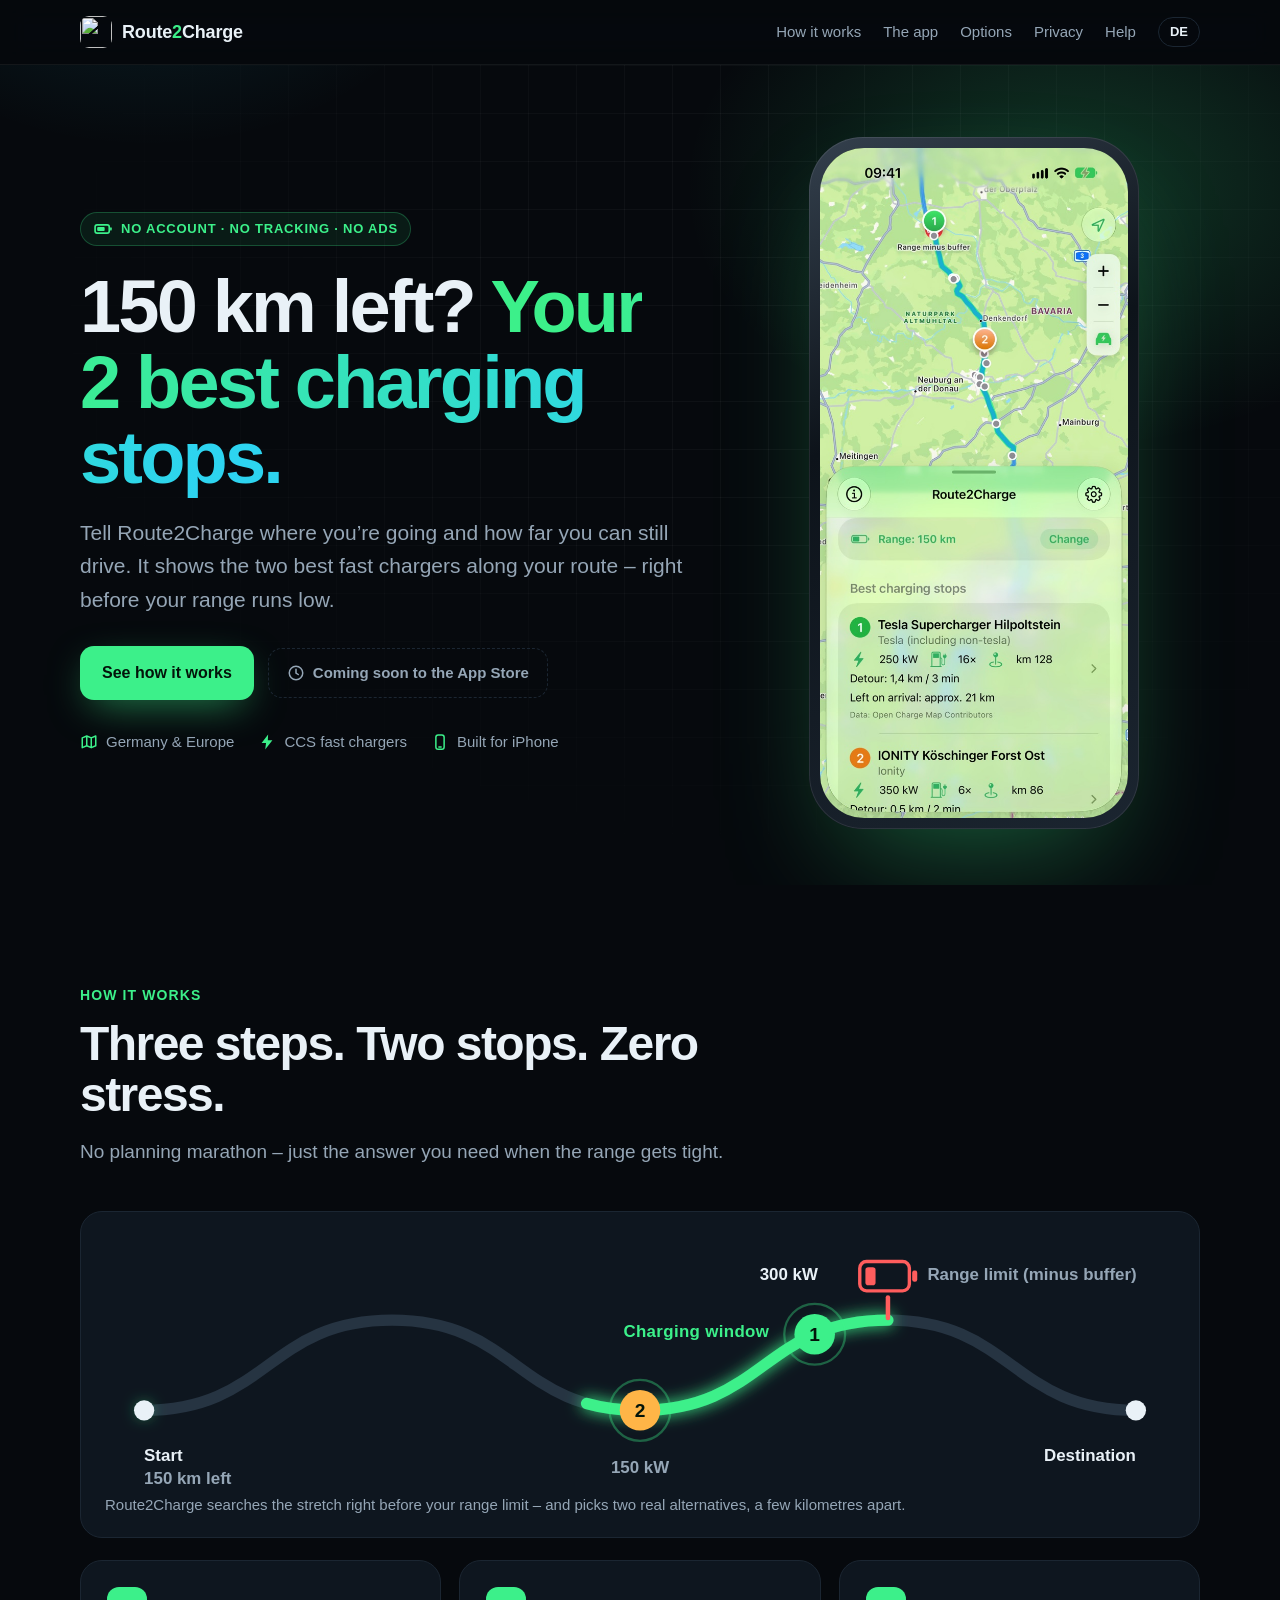
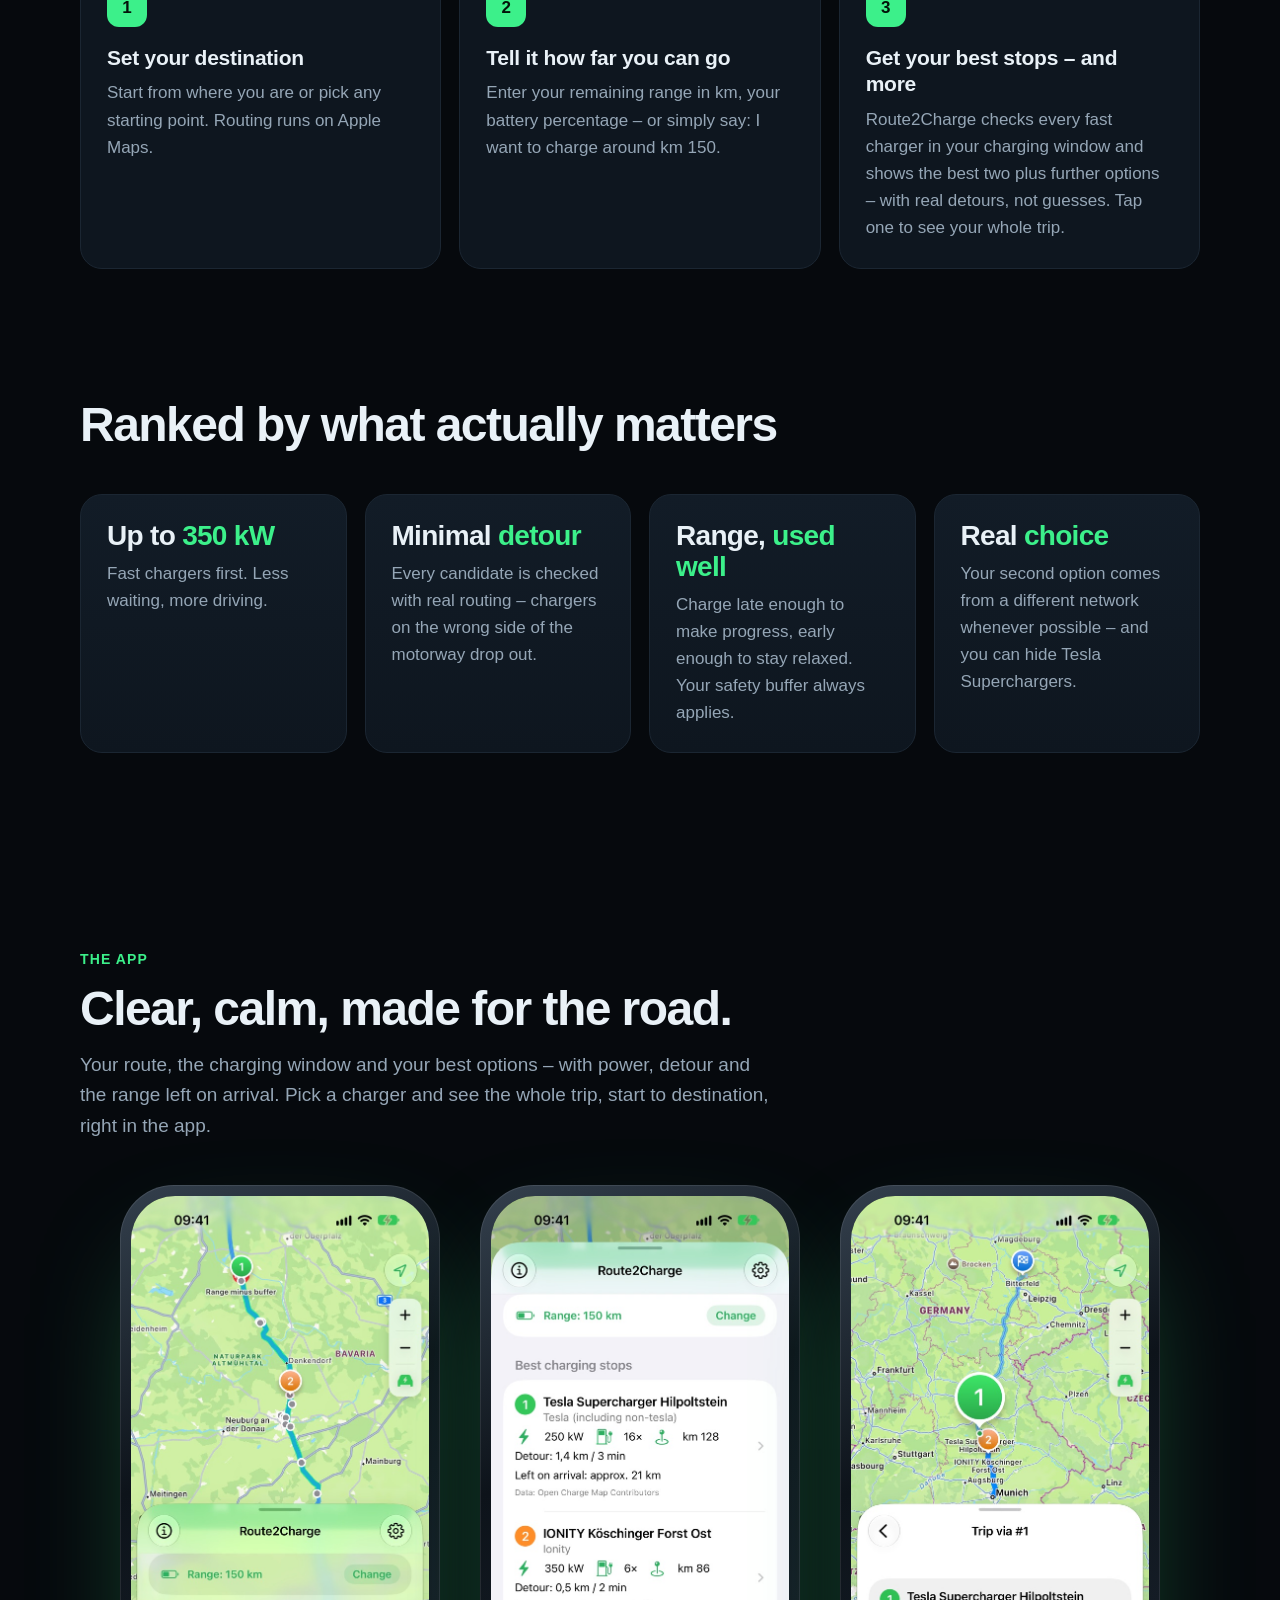
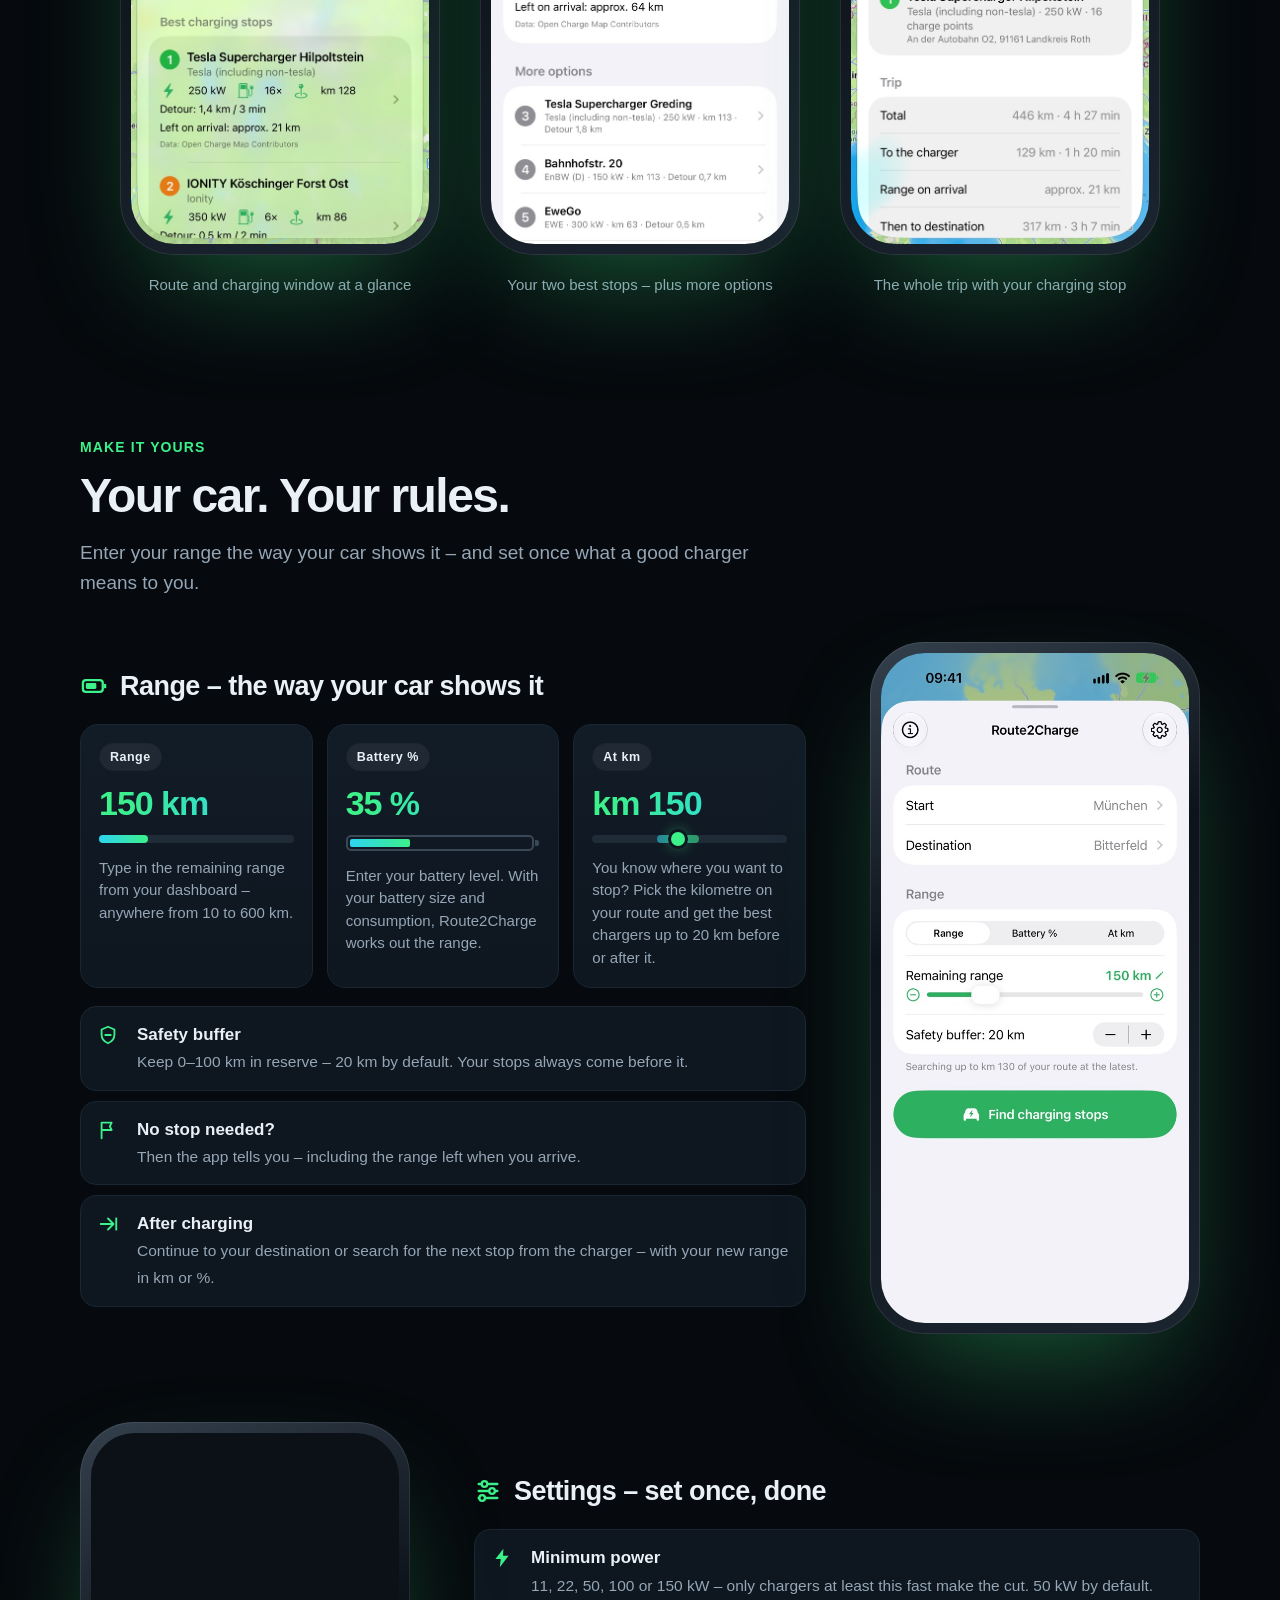
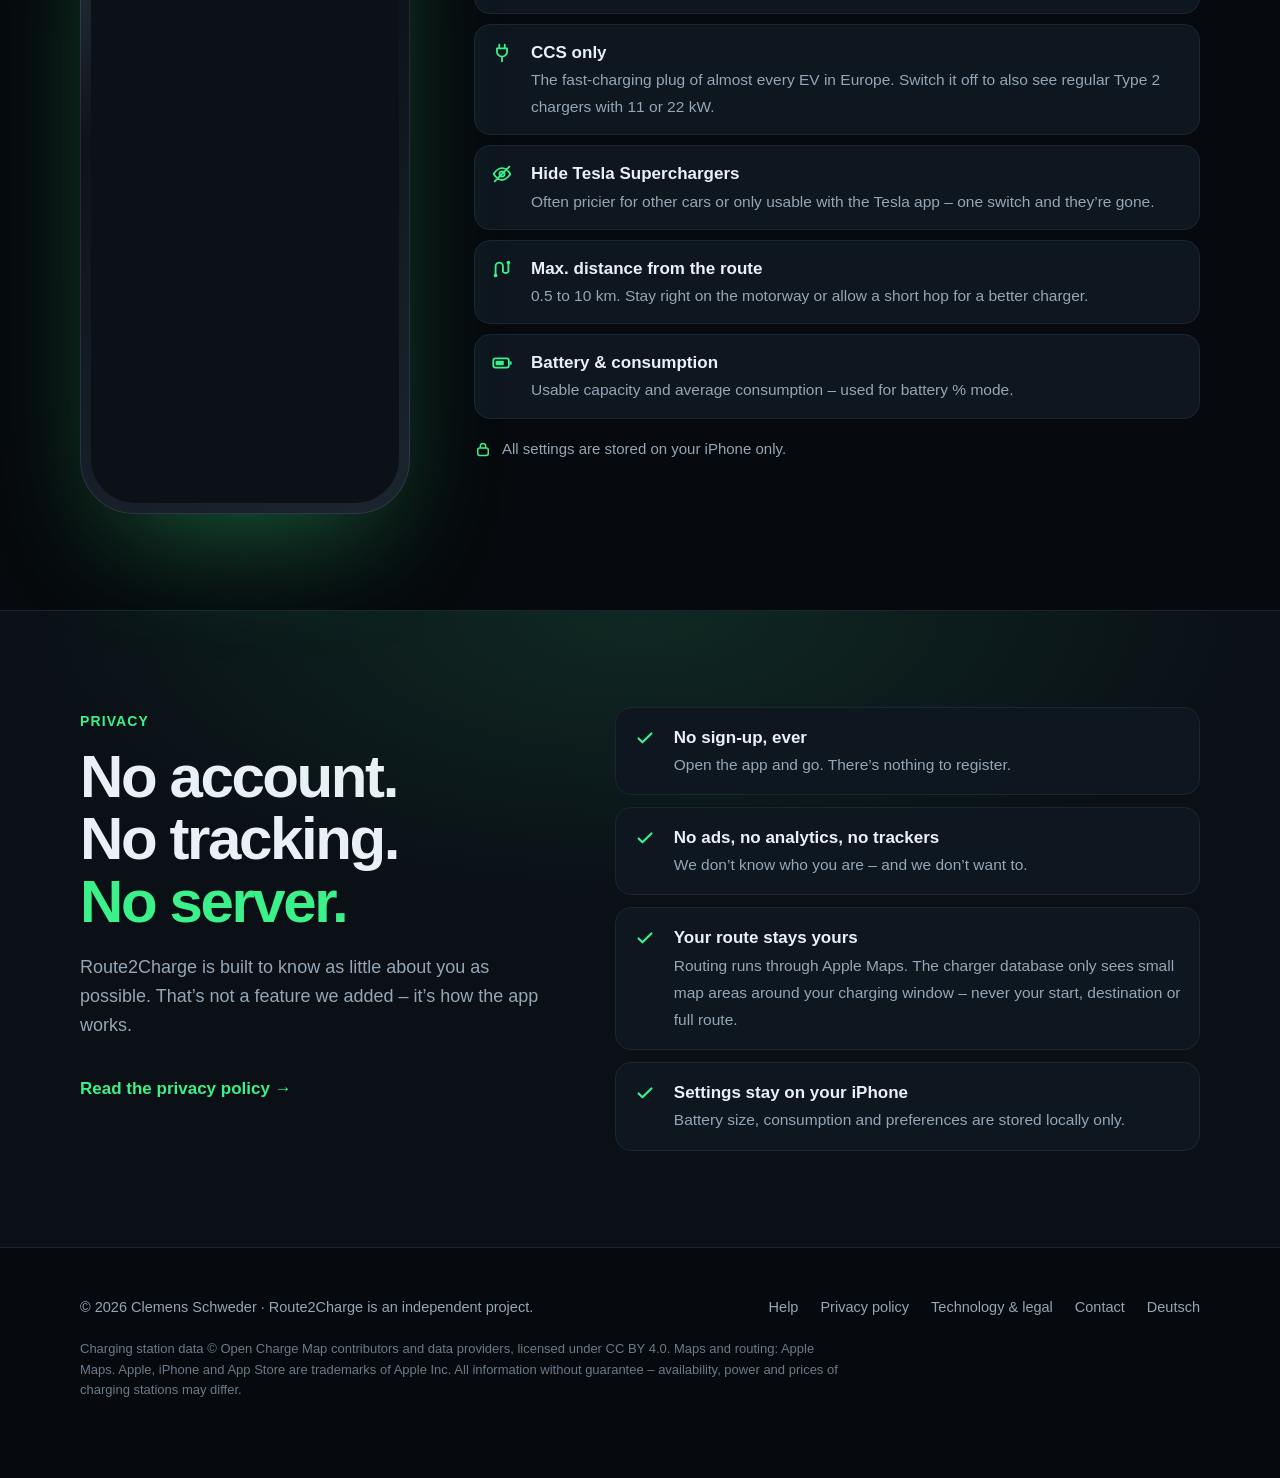
==== commit bb6af690: "Website: Beispiel-Route München → Bitterfeld (DE/EN) Alle App-Bilder neu mit München → Bitterfeld, B" ====
--- a/index.html
+++ b/index.html
@@ -58,7 +58,7 @@
 <li><svg viewBox="0 0 24 24" aria-hidden="true"><rect x="6.5" y="2.5" width="11" height="19" rx="3" fill="none" stroke="currentColor" stroke-width="2"/><path stroke="currentColor" stroke-width="2" stroke-linecap="round" d="M10.5 18.5h3"/></svg>Built for iPhone</li>
       </ul>
     </div>
-    <div class="phone"><img src="assets/screens/route-en.jpg" alt="Route2Charge on iPhone: a route from Karlsfeld to Stuttgart with the charging window highlighted in green and two recommended chargers." width="1206" height="2622"></div>
+    <div class="phone"><img src="assets/screens/route-en.jpg" alt="Route2Charge on iPhone: a route from Munich to Bitterfeld with the charging window highlighted in green and two recommended chargers." width="1206" height="2622"></div>
   </div>
 </section>
 
@@ -174,7 +174,7 @@
 <li><svg viewBox="0 0 24 24" aria-hidden="true"><path fill="none" stroke="currentColor" stroke-width="2" stroke-linecap="round" stroke-linejoin="round" d="M4 12h13m-5-6 6 6-6 6"/><path fill="currentColor" d="M20 5h2v14h-2z"/></svg><div><strong>After charging</strong><span>Continue to your destination or search for the next stop from the charger – with your new range in km or %.</span></div></li>
         </ul>
       </div>
-      <div class="opt-phone"><div class="phone"><img src="assets/screens/input-en.jpg" alt="Route2Charge on iPhone: route from Karlsfeld to Stuttgart, range options Range, Battery % and At km, remaining range 150 km and a 20 km safety buffer." width="1206" height="2622" loading="lazy"></div></div>
+      <div class="opt-phone"><div class="phone"><img src="assets/screens/input-en.jpg" alt="Route2Charge on iPhone: route from Munich to Bitterfeld, range options Range, Battery % and At km, remaining range 150 km and a 20 km safety buffer." width="1206" height="2622" loading="lazy"></div></div>
     </div>
     <div class="opt-row opt-row-rev">
       <div class="opt-text">
